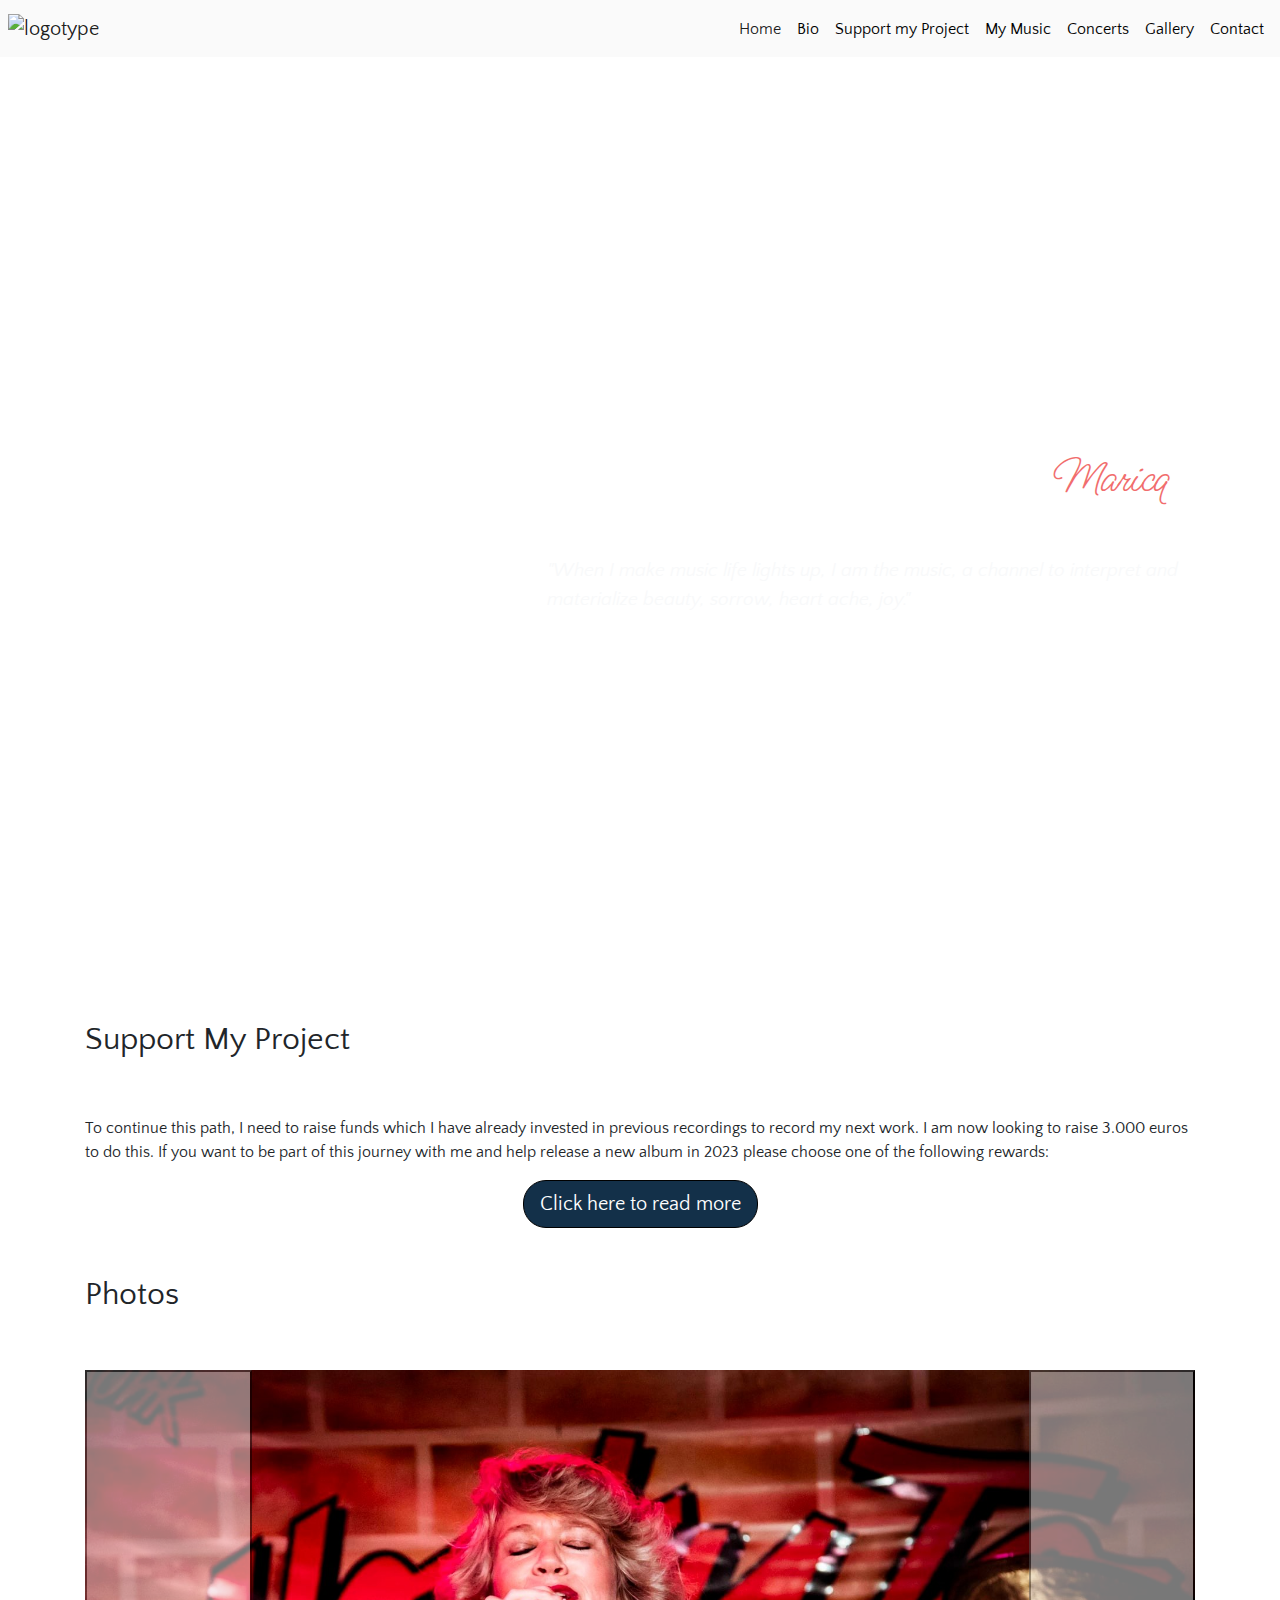
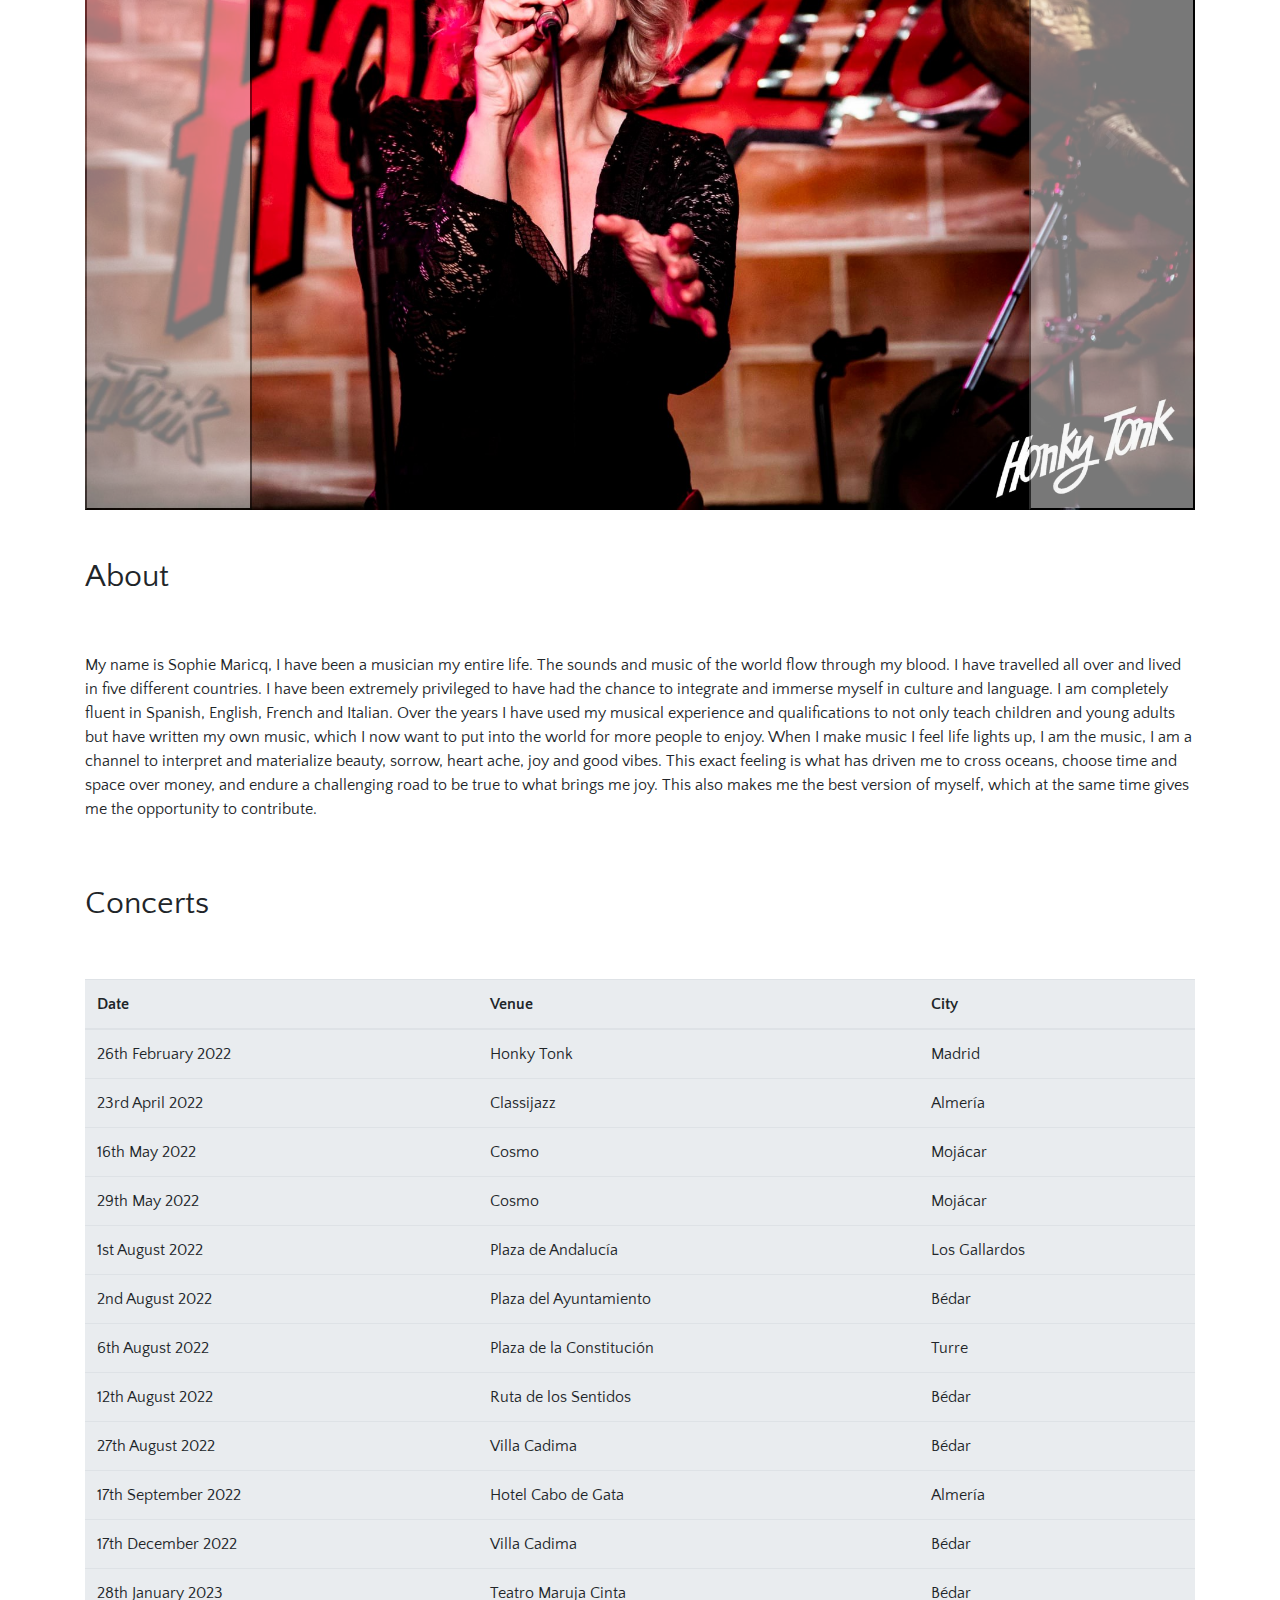
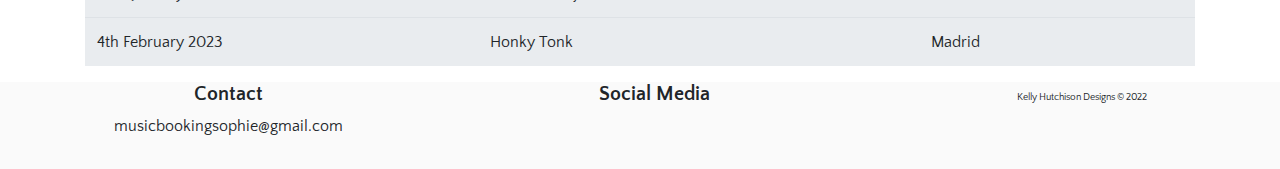
==== index.html @ 0177e630 "djust margin between header and text" ====
<!DOCTYPE html>
<html lang="en">
<head>
    <meta charset="UTF-8">
    <meta http-equiv="X-UA-Compatible" content="IE=edge">
    <meta name="viewport" content="width=device-width, initial-scale=1.0">
    <title>Sophie Maricq | A musical inspiration about to hit the charts</title>
    <link rel="stylesheet" href="https://use.fontawesome.com/releases/v5.0.10/css/all.css" integrity="sha384-+d0P83n9kaQMCwj8F4RJB66tzIwOKmrdb46+porD/OvrJ+37WqIM7UoBtwHO6Nlg" crossorigin="anonymous">
    <link rel="stylesheet" href="https://cdn.jsdelivr.net/npm/bootstrap@4.6.2/dist/css/bootstrap.min.css" integrity="sha384-xOolHFLEh07PJGoPkLv1IbcEPTNtaed2xpHsD9ESMhqIYd0nLMwNLD69Npy4HI+N" crossorigin="anonymous">
    <link rel="stylesheet" href="https://maxcdn.bootstrapcdn.com/bootstrap/4.0.0/css/bootstrap.min.css" integrity="sha384-Gn5384xqQ1aoWXA+058RXPxPg6fy4IWvTNh0E263XmFcJlSAwiGgFAW/dAiS6JXm" crossorigin="anonymous">
    <link href="assets/css/style.css" rel="stylesheet">

</head>
<body>
    <!-- Nav Bar -->
    <nav class="navbar navbar-expand-lg navbar-light bg-light">
        <a class="navbar-brand" href="index.html"> <img src="https://raw.githubusercontent.com/quiltingcode/sophie/main/assets/images/logo2.jpg" width="100"
          height="100" alt="logotype"></a>
        <button class="navbar-toggler" type="button" data-toggle="collapse" data-target="#navbarNav" aria-controls="navbarNav" aria-expanded="false" aria-label="Toggle navigation">
          <span class="navbar-toggler-icon"></span>
        </button>
        <div class="collapse navbar-collapse" id="navbarNav">
          <ul class="navbar-nav ml-auto">
            <li class="nav-item active">
              <a class="nav-link" href="index.html">Home <span class="sr-only">(current)</span></a>
            </li>
            <li class="nav-item">
              <a class="nav-link" href="bio.html">Bio</a>
            </li>
            <li class="nav-item">
              <a class="nav-link" href="crowdfunding.html">Support my Project</a>
            </li>
            <li class="nav-item">
              <a class="nav-link" href="my-music.html">My Music</a>
            </li>
            <li class="nav-item">
              <a class="nav-link" href="#schedule">Concerts</a>
            </li>
            <li class="nav-item">
              <a class="nav-link" href="gallery.html">Gallery</a>
            </li>
            <li class="nav-item">
              <a class="nav-link" href="#footer">Contact</a>
            </li>
          </ul>
        </div>
    </nav>
    <!-- Nav Bar -->

    <div class="container-fluid mt-3 callout-container">
      <!-- Callout -->
      <div class="row">
        <div class="col-12">
          <section class="callout">
            <div class="jumbotron">
              <h1 class="display-4 jumbotron-header">SOPHIE</h1>
              <h2 class="surname">Maricq</h2>
              <p class="jumbotron-text blockquote mt-5">"When I make music life lights up, I am the music, a channel to
                interpret and materialize beauty, sorrow, heart ache, joy."</p>
              <!-- <a class="btn btn-primary" href="crowdfunding.html" role="button">Learn more</a> -->
            </div>
          </section>
        </div>
      </div>
    </div>
    <!-- /Callout -->

    <!-- Crowfunding Section -->
    <div class="container crowfunding-container">
      <section class="crowdfunding">
        <div class="row">
          <div class="col-12 my-5">
            <h2>Support My Project</h2>
          </div>
        </div>
        <div class="row">
          <div class="col-12">
            <p>To continue this path, I need to raise funds which I have already invested in previous recordings to record my next work. I am now looking to raise 3.000 euros to do this. If you want to be part of this journey with me and help release a new album in 2023 please choose one of the following rewards:</p>   
          </div> 
          <div class="row m-auto">
            <div class="col-12">
              <a class="btn btn-lg btn-info" href="crowdfunding.html">Click here to read more</a>
            </div>
          </div> 
        </div>
      </section>
    </div>
    <!-- Crowfunding Section -->
 
    <!-- Photo Carousel -->
    <div class="container photo-container">
      <section class="photo-carousel">
        <div class="row">
          <div class="col-12 my-5">
            <h2>Photos</h2>
          </div>
        </div>
        <div class="row">
          <div class="col-12">

            <div id="slideshow" class="carousel slide" data-ride="carousel">
              <div class="carousel-inner">
                <div class="carousel-item active">
                    <img src="/assets/images/gig2solo.jpg" class="d-block w-100" alt="Honky Tonk Bar with Perversions band">
                </div>
                <div class="carousel-item">
                  <img src="/assets/images/gig-duet.jpg" class="d-block w-100" alt="Sergio and Sophie singing together">
                </div>
                <div class="carousel-item">
                  <img src="/assets/images/orchestra.jpg" class="d-block w-100" alt="Sophie singing with the Bedar band in Los Gallardos">
                </div>
              </div>
             <button class="carousel-control-prev" type="button" data-target="#slideshow" data-slide="prev">
                <span class="carousel-control-prev-icon" aria-hidden="true"></span>
                <span class="sr-only">Previous</span>
              </button>
              <button class="carousel-control-next" type="button" data-target="#slideshow" data-slide="next">
                <span class="carousel-control-next-icon" aria-hidden="true"></span>
                <span class="sr-only">Next</span>
              </button>
            </div>

          </div>
        </div>
      </section>
    </div>
    <!-- Photo Carousel -->

    <!-- About Sophie -->
    <div class="container about-container">
      <section class="about">
        <div class="row">
          <div class="col-12 my-5">
            <h2>About</h2>
          </div>
        </div>
        <div class="row">
          <div class="col-12">
            <p>My name is Sophie Maricq, I have been a musician my entire life. The sounds and music of the world flow
              through my blood. I have travelled all over and lived in five different countries. I have been extremely
              privileged to have had the chance to integrate and immerse myself in culture and language. I am completely
              fluent in Spanish, English, French and Italian. Over the years I have used my musical experience and
              qualifications to not only teach children and young adults but have written my own music, which I now want
              to put into the world for more people to enjoy.

              When I make music I feel life lights up, I am the music, I am a channel to interpret and materialize
              beauty, sorrow, heart ache, joy and good vibes. This exact feeling is what has driven me to cross oceans,
              choose time and space over money, and endure a challenging road to be true to what brings me joy. This
              also makes me the best version of myself, which at the same time gives me the opportunity to contribute.
            </p>
          </div>
        </div>
      </section>
    </div>    
    <!-- About Sophie -->
  
    <!-- Concert Schedule -->
    <div class="container schedule-container" id="schedule">
      <section class="schedule">
        <div class="row">
          <div class="col-12 my-5">
            <h2>Concerts</h2>
          </div>
        </div>
        <div class="row">
          <div class="col-12">
            <div class="table-schedule">
              <table class="table table-light">
                <thead>
                  <tr>
                    <th scope="col">Date</th>
                    <th scope="col">Venue</th>
                    <th scope="col">City</th>
                  </tr>
                </thead>
                <tbody>
                  <tr>   
                    <td>26th February 2022</td>
                    <td>Honky Tonk</td>
                    <td>Madrid</td>
                  </tr>
                  <tr>
                    <td>23rd April 2022</td>
                    <td>Classijazz</td>
                    <td>Almería</td>
                  </tr>
                  <tr>
                    <td>16th May 2022</td>
                    <td>Cosmo</td>
                    <td>Mojácar</td>
                  </tr>
                  <tr>
                    <td>29th May 2022</td>
                    <td>Cosmo</td>
                    <td>Mojácar</td>
                  </tr>
                  <tr>
                    <td>1st August 2022</td>
                    <td>Plaza de Andalucía</td>
                    <td>Los Gallardos</td>
                  </tr>
                  <tr>
                    <td>2nd August 2022</td>
                    <td>Plaza del Ayuntamiento</td>
                    <td>Bédar</td>
                  </tr>
                  <tr>
                    <td>6th August 2022</td>
                    <td>Plaza de la Constitución</td>
                    <td>Turre</td>
                  </tr>
                  <tr>
                    <td>12th August 2022</td>
                    <td>Ruta de los Sentidos</td>
                    <td>Bédar</td>
                  </tr>
                  <tr>
                    <td>27th August 2022</td>
                    <td>Villa Cadima</td>
                    <td>Bédar</td>
                  </tr>
                  <tr>
                    <td>17th September 2022</td>
                    <td>Hotel Cabo de Gata</td>
                    <td>Almería</td>
                  </tr>
                  <tr>
                    <td>17th December 2022</td>
                    <td>Villa Cadima</td>
                    <td>Bédar</td>
                  </tr>
                  <tr>
                    <td>28th January 2023</td>
                    <td>Teatro Maruja Cinta</td>
                    <td>Bédar</td>
                  </tr>
                  <tr>
                    <td>4th February 2023</td>
                    <td>Honky Tonk</td>
                    <td>Madrid</td>
                  </tr>
                  
                </tbody>
              </table>
            </div>
          </div>
        </div>
      </section>
    </div>
    <!-- Concert Schedule -->

    <!-- Tablet and Desktop Footer -->
    <footer class="container-fluid footer-container" id="footer">
      <div class="container-fluid" id="wide-footer">
        <div class="row" m-auto d-sm-none>
          <div class="col-sm-4 text-center">
              <h5 class="font-weight-bold">Contact</h5>
              <p class="inline-block">musicbookingsophie@gmail.com</p>
          </div>
          <div class="col-sm-4 text-center">
              <h5 class="uppercase general-sub">Social Media</h5>
              <ul class="list-inline social-links">
                  <li class="list-inline-item">
                      <a target="_blank" href="https://www.youtube.com/channel/UCSVJJdxU8uvvJuVMck1s0Eg">
                          <i class="fab fa-youtube" aria-hidden="true">
                              <span class="sr-only">YouTube</span>
                          </i>
                      </a>
                  </li>
                  <li class="list-inline-item">
                      <a target="_blank" href="https://www.instagram.com/smaricq/?hl=en">
                          <i class="fab fa-instagram" aria-hidden="true">
                              <span class="sr-only">Instagram</span>
                          </i>
                      </a>
                  </li>
                  <li class="list-inline-item">
                      <a target="_blank" href="https://www.facebook.com/sophiemaricq/">
                          <i class="fab fa-facebook-f" aria-hidden="true">
                              <span class="sr-only">Facebook</span>
                          </i>
                      </a>
                  </li>
              </ul>
          </div>
          <div class="col-sm-4 text-center">
            <h5 class="font-weight-bold"> </h5>
            <p class="inline-block" id="wide-signature">Kelly Hutchison Designs <span>&copy</span> 2022</p>
        </div>
        </div>
      </div>
      <!-- Tablet and Desktop Footer -->

      <!-- Mobile Footer -->
      <div class="container-fluid footer-container" id="small-footer">
        <div class="row m-auto">
          <div class="col-12">
            <h5 class="font-weight-bold">Contact</h5>
            <p class="inline-block">musicbookingsophie@gmail.com</p>
          </div>
        </div>
        <div class="row m-auto">
          <div class="col-12">
            <h5 class="uppercase general-sub">Social Media</h5>
                <ul class="list-inline social-links">
                    <li class="list-inline-item">
                        <a target="_blank" href="https://www.youtube.com/channel/UCSVJJdxU8uvvJuVMck1s0Eg">
                            <i class="fab fa-youtube" aria-hidden="true">
                                <span class="sr-only">YouTube</span>
                            </i>
                        </a>
                    </li>
                    <li class="list-inline-item">
                        <a target="_blank" href="https://www.instagram.com/smaricq/?hl=en">
                            <i class="fab fa-instagram" aria-hidden="true">
                                <span class="sr-only">Instagram</span>
                            </i>
                        </a>
                    </li>
                    <li class="list-inline-item">
                        <a target="_blank" href="https://www.facebook.com/sophiemaricq/">
                            <i class="fab fa-facebook-f" aria-hidden="true">
                                <span class="sr-only">Facebook</span>
                            </i>
                        </a>
                    </li>
                </ul>
          </div>
        </div>
        <div class="row m-auto">
          <div class="col-12">
            <p id="mobile-signature">Kelly Hutchison Designs <span>&copy</span> 2022</p>
          </div>
        </div>
      </div>
    </footer>
    <!-- Mobile Footer -->

    <script src="https://cdn.jsdelivr.net/npm/bootstrap@4.6.2/dist/js/bootstrap.bundle.min.js" integrity="sha384-Fy6S3B9q64WdZWQUiU+q4/2Lc9npb8tCaSX9FK7E8HnRr0Jz8D6OP9dO5Vg3Q9ct" crossorigin="anonymous"></script>
    <script src="https://code.jquery.com/jquery-3.2.1.slim.min.js" integrity="sha384-KJ3o2DKtIkvYIK3UENzmM7KCkRr/rE9/Qpg6aAZGJwFDMVNA/GpGFF93hXpG5KkN" crossorigin="anonymous"></script>
    <script src="https://cdnjs.cloudflare.com/ajax/libs/popper.js/1.12.9/umd/popper.min.js" integrity="sha384-ApNbgh9B+Y1QKtv3Rn7W3mgPxhU9K/ScQsAP7hUibX39j7fakFPskvXusvfa0b4Q" crossorigin="anonymous"></script>
    <script src="https://maxcdn.bootstrapcdn.com/bootstrap/4.0.0/js/bootstrap.min.js" integrity="sha384-JZR6Spejh4U02d8jOt6vLEHfe/JQGiRRSQQxSfFWpi1MquVdAyjUar5+76PVCmYl" crossorigin="anonymous"></script>
  </body>
</html>
---- assets/css/style.css ----
@import url('https://fonts.googleapis.com/css2?family=DM+Serif+Display&family=Montserrat:wght@300&family=Ms+Madi&family=Quattrocento+Sans&family=Satisfy&display=swap');

body {
    font-family: 'Quattrocento Sans', sans-serif;
}

h1 {
    font-family: 'Montserrat', sans-serif;
    font-size: 4rem;
}

/* Navigation Bar */

.navbar {
    padding: 0.5rem;
}

.bg-light {
    background-color: #fafafa!important;
}

.navbar-light .navbar-nav .nav-link {
    color: rgba(0,0,0, 1);
}

/* Callout Container */
.callout-container {
    height: 100vh;
    background: url(../images/sophie.jpg) no-repeat center center fixed; 
    -webkit-background-size: cover;
    -moz-background-size: cover;
    -o-background-size: cover;
    background-size: cover;

    display: flex;
    align-items: center;
    justify-content: center;
}

/* Jumbotron */

.jumbotron {
    background-color: transparent;
    margin-left: 100px;
}

.jumbotron-header {
    color: white;
    font-weight: 400;
    letter-spacing: 0.2em;
    text-align: right;
    margin-right: 2rem;
    margin-bottom: 0;
}

.surname {
    font-family: 'Ms Madi', cursive;
    font-size: 3rem;
    color: #f16d6d;
    text-align: right;
    margin-right: 2rem;
    padding-right: inherit;
}

.jumbotron-text {
    font-size: 1.2rem;
    font-style: italic;
    color: #f8f9fa;
}

.blockquote {
    margin-right: 2rem;
}

/* Buttons */

.btn-primary {
    color: #fff;
    background-color: #133049;
    border-color: black;
    /* width: 140px; */
    border-radius: 23px;
    margin: 3px 0;
}

.btn-lg {
    color: #fff;
    background-color: #133049;
    border-color: black;
    border-radius: 23px;
}

.fund-btn {
    display: flex;
    justify-content: center;
}

.crowfunding-container {}

.photo-container {}

.about-container {}

.schedule-container {}

/* Table */

.table-light, .table-light>td, .table-light>th {
    background-color: #e9ecef;
}

/* gallery */

#gallery {
    clear: both;
    line-height: 0;
    column-count: 2;
    column-gap: 0;
}

#gallery > img {
    width: 100%;
}

.footer-container {
    background-color: #fafafa!important;
    box-sizing: content-box;
}

/* Bio */

.gap100 {
    padding: 70px 0px;
}

.img-bio {
    height: 300px;
    width: 300px;
}

/* My Music */

.img-thumbnail {
    margin: 10px 0;
}

/* Footer */

h5 {
    font-weight: bold;
}

.social-links {
    padding-bottom: 15px;
}

#wide-signature {
    font-size: x-small;
}

#mobile-signature {
    font-size: x-small;
}

.social-links li a i {
    width: 32px;
    height: 32px;
    padding: 12px 0;
    border-radius: 50%;
    font-size: 13px;
    line-height: 7px;
    text-align: center;
    color: #fafafa;
    background: #8f8f8f;
    transition: all 0.35s ease-in-out;
    -moz-transition: all 0.35s ease-in-out;
    -webkit-transition: all 0.35s ease-in-out;
    -o-transition: all 0.35s ease-in-out;
}

.social-links li a i:hover {
    background: #2f3cf1;
}

/* Media Queries */

/* for small screen size from 767px wide and down */
@media screen and (max-width: 767px) {
    #wide-footer {
        display: none
    }

}


/* for medium tablet screen size from 768px wide and up */
@media screen and (min-width: 768px) {
    .jumbotron {
        margin-left: 500px;
    }

    #gallery {
        column-count: 2;
    }

    #small-footer {
        display: none
    }
}

/* for large tablet screen size from 992px wide and up */
@media screen and (min-width: 992px) {
    #gallery {
        column-count: 3;
    }
}
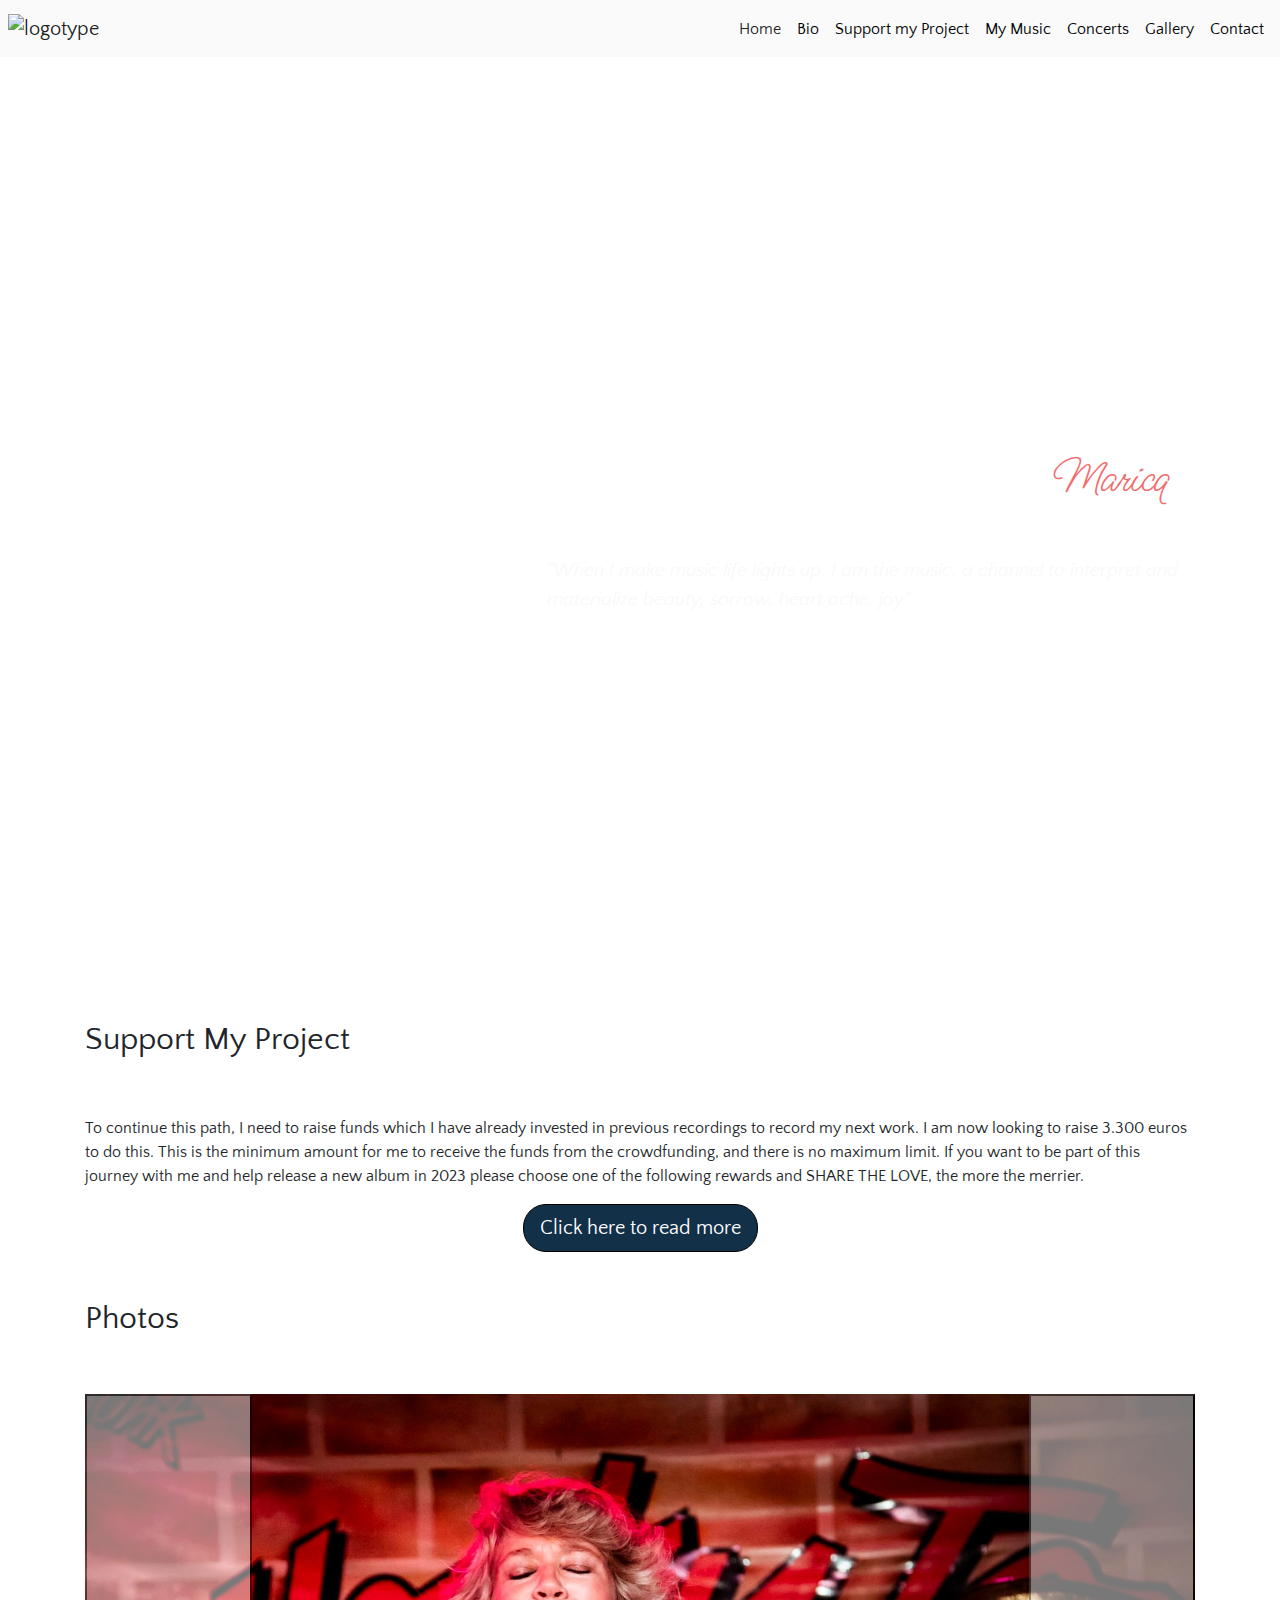
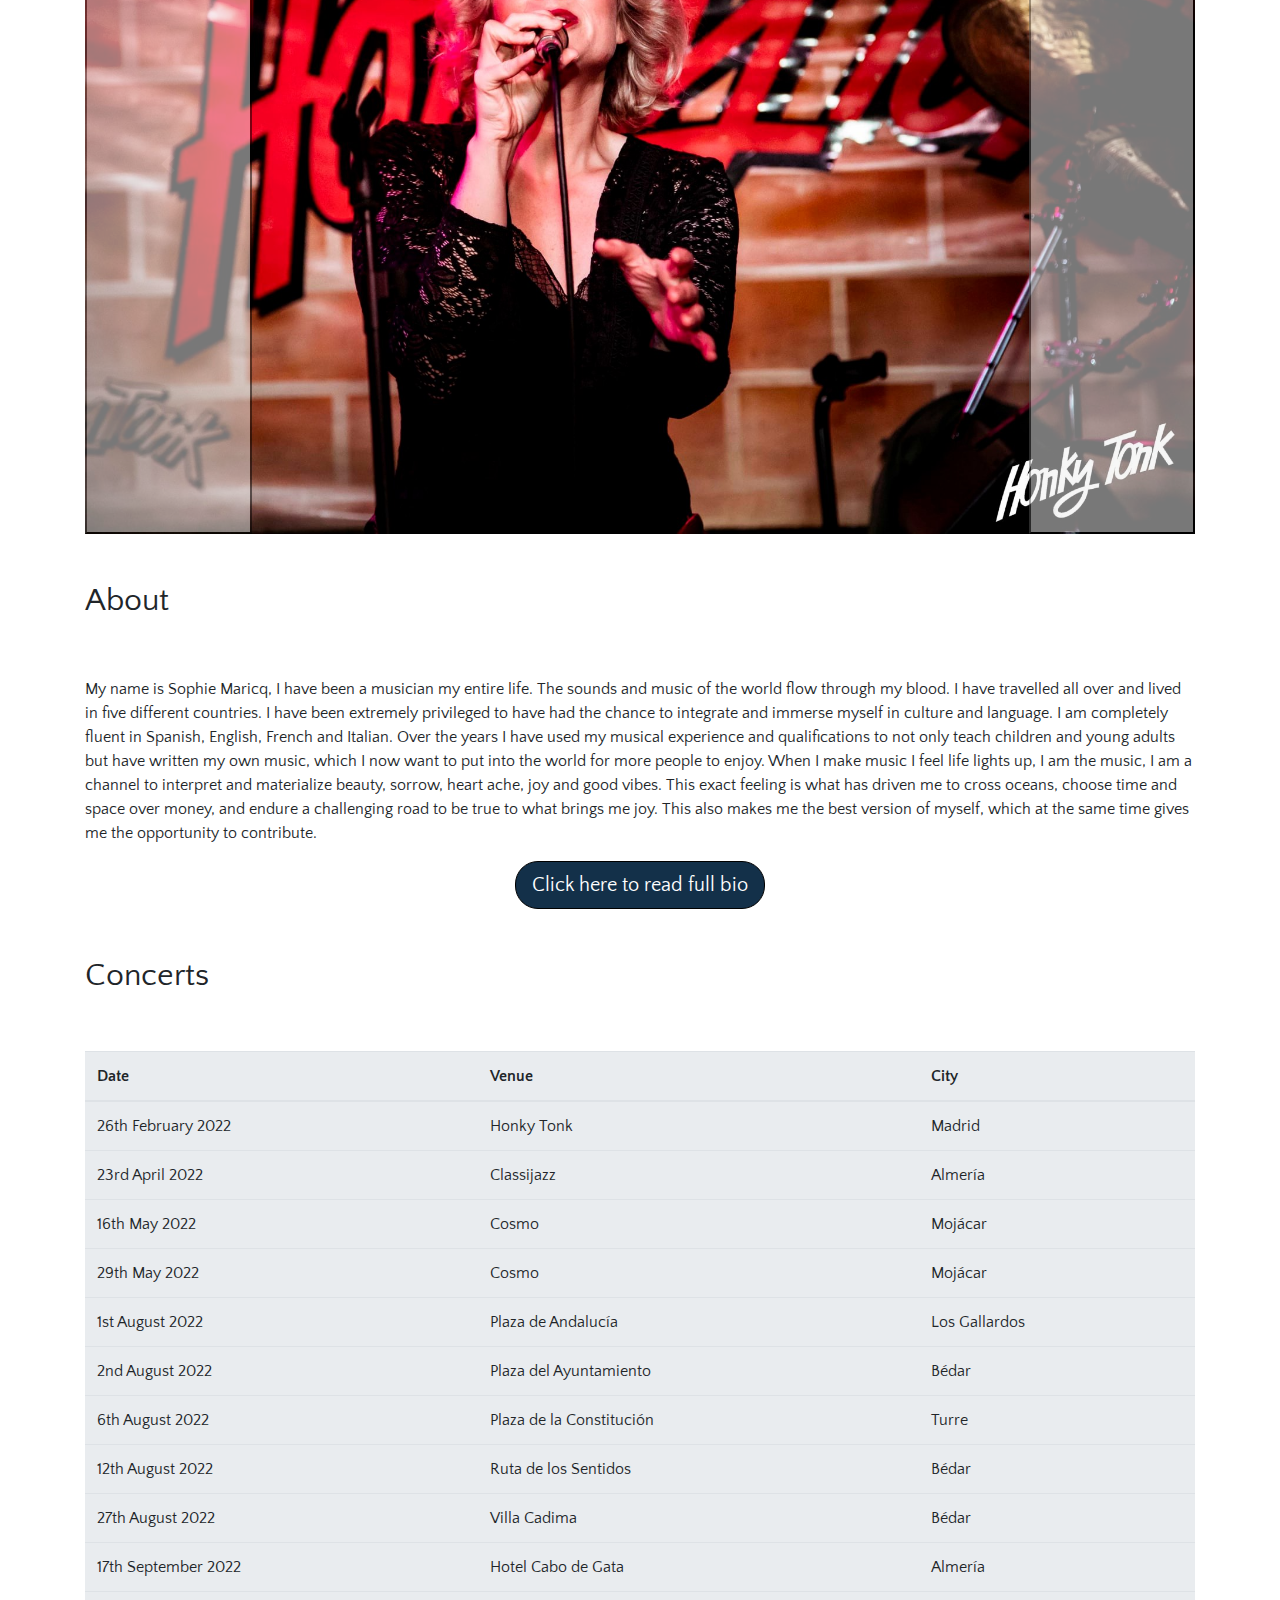
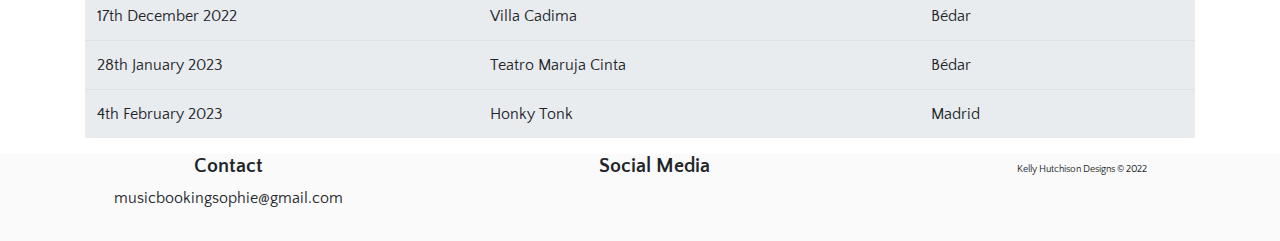
==== commit c05523d1: "Center homepage buttons" ====
--- a/index.html
+++ b/index.html
@@ -4,9 +4,11 @@
     <meta charset="UTF-8">
     <meta http-equiv="X-UA-Compatible" content="IE=edge">
     <meta name="viewport" content="width=device-width, initial-scale=1.0">
-    <title>Sophie Maricq | A musical inspiration about to hit the charts</title>
+    <title>Sophie Maricq | A musical inspiration</title>
+    <link rel="stylesheet" href="https://cdnjs.cloudflare.com/ajax/libs/flag-icon-css/6.6.6/css/flag-icons.min.css" integrity="sha512-uvXdJud8WaOlQFjlz9B15Yy2Au/bMAvz79F7Xa6OakCl2jvQPdHD0hb3dEqZRdSwG4/sknePXlE7GiarwA/9Wg==" crossorigin="anonymous" referrerpolicy="no-referrer" />
     <link rel="stylesheet" href="https://use.fontawesome.com/releases/v5.0.10/css/all.css" integrity="sha384-+d0P83n9kaQMCwj8F4RJB66tzIwOKmrdb46+porD/OvrJ+37WqIM7UoBtwHO6Nlg" crossorigin="anonymous">
     <link rel="stylesheet" href="https://cdn.jsdelivr.net/npm/bootstrap@4.6.2/dist/css/bootstrap.min.css" integrity="sha384-xOolHFLEh07PJGoPkLv1IbcEPTNtaed2xpHsD9ESMhqIYd0nLMwNLD69Npy4HI+N" crossorigin="anonymous">
+    <link rel="stylesheet" href="https://cdn.jsdelivr.net/npm/bootstrap@4.0.0/dist/css/bootstrap.min.css" integrity="sha384-Gn5384xqQ1aoWXA+058RXPxPg6fy4IWvTNh0E263XmFcJlSAwiGgFAW/dAiS6JXm" crossorigin="anonymous">
     <link rel="stylesheet" href="https://maxcdn.bootstrapcdn.com/bootstrap/4.0.0/css/bootstrap.min.css" integrity="sha384-Gn5384xqQ1aoWXA+058RXPxPg6fy4IWvTNh0E263XmFcJlSAwiGgFAW/dAiS6JXm" crossorigin="anonymous">
     <link href="assets/css/style.css" rel="stylesheet">
 
@@ -44,6 +46,7 @@
             </li>
           </ul>
         </div>
+
     </nav>
     <!-- Nav Bar -->
 
@@ -75,14 +78,19 @@
         </div>
         <div class="row">
           <div class="col-12">
-            <p>To continue this path, I need to raise funds which I have already invested in previous recordings to record my next work. I am now looking to raise 3.000 euros to do this. If you want to be part of this journey with me and help release a new album in 2023 please choose one of the following rewards:</p>   
+            <p>To continue this path, I need to raise funds which I have already invested in previous recordings to
+              record my next work. I am now looking to raise 3.300 euros to do this. This is the minimum amount for me
+              to receive the funds from the crowdfunding, and there is no maximum limit. If you want to be part of this
+              journey with me and help release a new album in 2023 please choose one of the following rewards and SHARE
+              THE LOVE, the more the merrier.</p>
           </div> 
-          <div class="row m-auto">
+        </div>
+          <div class="row text-center">
             <div class="col-12">
               <a class="btn btn-lg btn-info" href="crowdfunding.html">Click here to read more</a>
             </div>
           </div> 
-        </div>
+        
       </section>
     </div>
     <!-- Crowfunding Section -->
@@ -108,6 +116,21 @@
                 </div>
                 <div class="carousel-item">
                   <img src="/assets/images/orchestra.jpg" class="d-block w-100" alt="Sophie singing with the Bedar band in Los Gallardos">
+                </div>
+                <div class="carousel-item">
+                  <img src="/assets/images/sophie-mic.jpg" class="d-block w-100" alt="Sophie singing">
+                </div>
+                <div class="carousel-item">
+                  <img src="/assets/images/therapy1.jpg" class="d-block w-100" alt="Sophie giving music therapy to a child">
+                </div>
+                <div class="carousel-item">
+                  <img src="/assets/images/therapy2.jpg" class="d-block w-100" alt="Sophie doing a music therapy class">
+                </div>
+                <div class="carousel-item">
+                  <img src="/assets/images/therapy3.jpg" class="d-block w-100" alt="Sophie giving music therapy">
+                </div> 
+                <div class="carousel-item">
+                  <img src="/assets/images/sophie-wave.jpg" class="d-block w-100" alt="Sophie waving a scarf">
                 </div>
               </div>
              <button class="carousel-control-prev" type="button" data-target="#slideshow" data-slide="prev">
@@ -150,6 +173,11 @@
             </p>
           </div>
         </div>
+        <div class="row text-center">
+          <div class="col-12">
+            <a class="btn btn-lg btn-info" href="bio.html">Click here to read full bio</a>
+          </div>
+        </div> 
       </section>
     </div>    
     <!-- About Sophie -->
@@ -336,6 +364,11 @@
     </footer>
     <!-- Mobile Footer -->
 
+
+    <script src="https://code.jquery.com/jquery-3.2.1.slim.min.js" integrity="sha384-KJ3o2DKtIkvYIK3UENzmM7KCkRr/rE9/Qpg6aAZGJwFDMVNA/GpGFF93hXpG5KkN" crossorigin="anonymous"></script>
+    <script src="https://cdn.jsdelivr.net/npm/popper.js@1.12.9/dist/umd/popper.min.js" integrity="sha384-ApNbgh9B+Y1QKtv3Rn7W3mgPxhU9K/ScQsAP7hUibX39j7fakFPskvXusvfa0b4Q" crossorigin="anonymous"></script>
+    <script src="https://cdn.jsdelivr.net/npm/bootstrap@4.0.0/dist/js/bootstrap.min.js" integrity="sha384-JZR6Spejh4U02d8jOt6vLEHfe/JQGiRRSQQxSfFWpi1MquVdAyjUar5+76PVCmYl" crossorigin="anonymous"></script>
+    <script src="script.js" type="text/javascript"></script>
     <script src="https://cdn.jsdelivr.net/npm/bootstrap@4.6.2/dist/js/bootstrap.bundle.min.js" integrity="sha384-Fy6S3B9q64WdZWQUiU+q4/2Lc9npb8tCaSX9FK7E8HnRr0Jz8D6OP9dO5Vg3Q9ct" crossorigin="anonymous"></script>
     <script src="https://code.jquery.com/jquery-3.2.1.slim.min.js" integrity="sha384-KJ3o2DKtIkvYIK3UENzmM7KCkRr/rE9/Qpg6aAZGJwFDMVNA/GpGFF93hXpG5KkN" crossorigin="anonymous"></script>
     <script src="https://cdnjs.cloudflare.com/ajax/libs/popper.js/1.12.9/umd/popper.min.js" integrity="sha384-ApNbgh9B+Y1QKtv3Rn7W3mgPxhU9K/ScQsAP7hUibX39j7fakFPskvXusvfa0b4Q" crossorigin="anonymous"></script>
--- a/assets/css/style.css
+++ b/assets/css/style.css
@@ -95,14 +95,6 @@
     justify-content: center;
 }
 
-.crowfunding-container {}
-
-.photo-container {}
-
-.about-container {}
-
-.schedule-container {}
-
 /* Table */
 
 .table-light, .table-light>td, .table-light>th {
@@ -142,6 +134,35 @@
 
 .img-thumbnail {
     margin: 10px 0;
+}
+
+#play, #pause {
+    height: 49px;
+    width: 49px;
+    border-radius: 50%;
+    border-color: white;
+    border: transparent;
+    font-size: 2.3rem;
+    margin: 3px 0;
+    background-color: #ffffff72;
+    text-align: center;
+    vertical-align: middle;
+    color: #000000;
+}
+
+.audio-btn:hover {
+    transition: transform 150ms;
+    transform: scale(1.05);
+    box-shadow: 0 0.4rem 1rem 0 #424242;
+}
+
+.far fa-play-circle {
+    padding-right: 15px;
+    padding-bottom: 15px;
+}
+
+.hide {
+    display: none;
 }
 
 /* Footer */
@@ -187,7 +208,11 @@
 /* for small screen size from 767px wide and down */
 @media screen and (max-width: 767px) {
     #wide-footer {
-        display: none
+        display: none;
+    }
+
+    #wide-table {
+        display: none;
     }
 
 }
@@ -204,7 +229,11 @@
     }
 
     #small-footer {
-        display: none
+        display: none;
+    }
+
+    #mobile-table {
+        display: none;
     }
 }
 
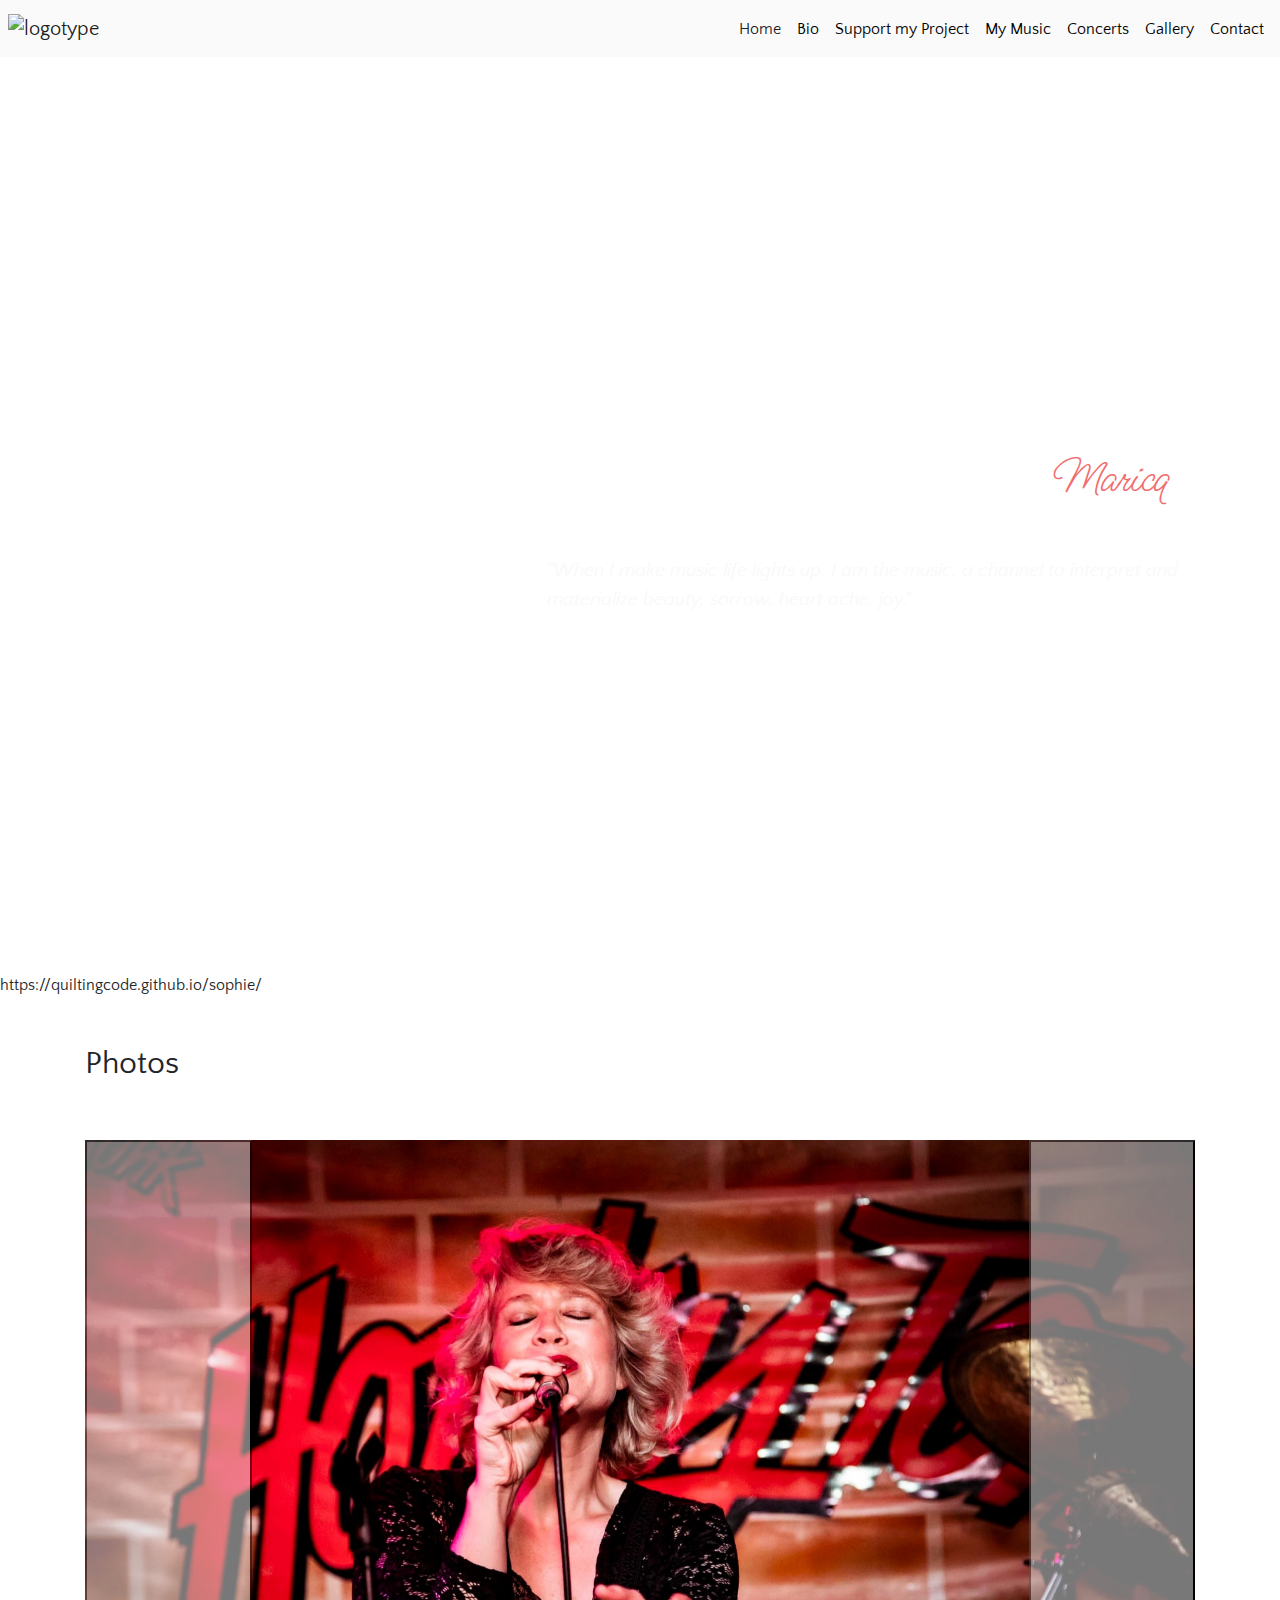
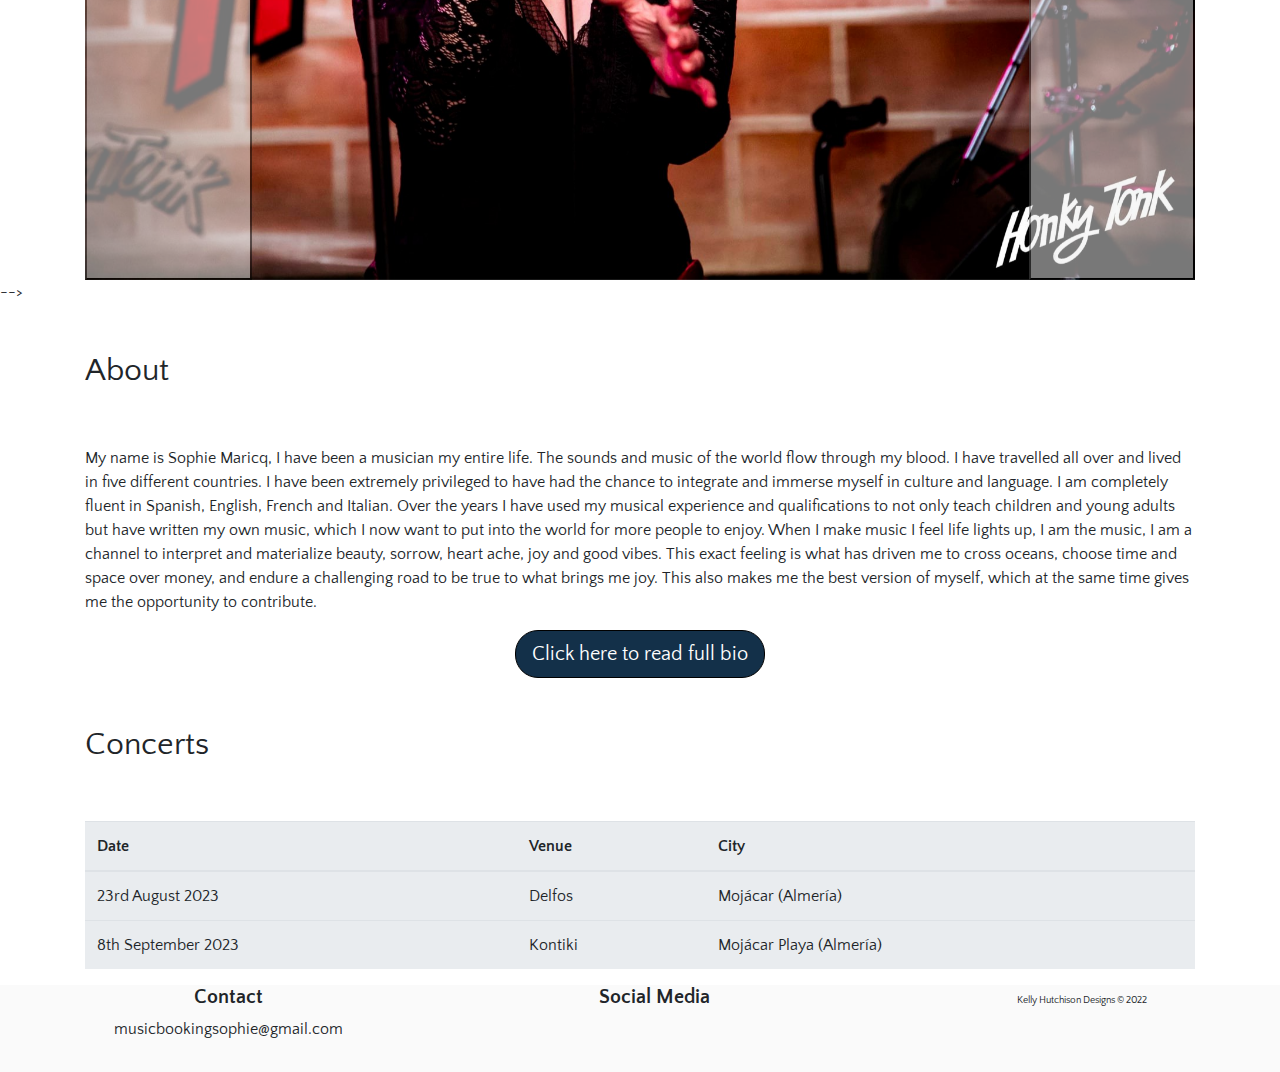
==== commit b3696bfc: "Hide Carousel" ====
--- a/index.html
+++ b/index.html
@@ -67,35 +67,9 @@
       </div>
     </div>
     <!-- /Callout -->
-
-    <!-- Crowfunding Section -->
-    <div class="container crowfunding-container">
-      <section class="crowdfunding">
-        <div class="row">
-          <div class="col-12 my-5">
-            <h2>Support My Project</h2>
-          </div>
-        </div>
-        <div class="row">
-          <div class="col-12">
-            <p>To continue this path, I need to raise funds which I have already invested in previous recordings to
-              record my next work. I am now looking to raise 3.300 euros to do this. This is the minimum amount for me
-              to receive the funds from the crowdfunding, and there is no maximum limit. If you want to be part of this
-              journey with me and help release a new album in 2023 please choose one of the following rewards and SHARE
-              THE LOVE, the more the merrier.</p>
-          </div> 
-        </div>
-          <div class="row text-center">
-            <div class="col-12">
-              <a class="btn btn-lg btn-info" href="crowdfunding.html">Click here to read more</a>
-            </div>
-          </div> 
-        
-      </section>
-    </div>
-    <!-- Crowfunding Section -->
  
     <!-- Photo Carousel -->
+    https://quiltingcode.github.io/sophie/
     <div class="container photo-container">
       <section class="photo-carousel">
         <div class="row">
@@ -118,7 +92,7 @@
                   <img src="/assets/images/orchestra.jpg" class="d-block w-100" alt="Sophie singing with the Bedar band in Los Gallardos">
                 </div>
                 <div class="carousel-item">
-                  <img src="/assets/images/sophie-mic.jpg" class="d-block w-100" alt="Sophie singing">
+                  <img src="/assets/images/sophie-mic2.jpg" class="d-block w-100" alt="Sophie singing">
                 </div>
                 <div class="carousel-item">
                   <img src="/assets/images/therapy1.jpg" class="d-block w-100" alt="Sophie giving music therapy to a child">
@@ -130,7 +104,7 @@
                   <img src="/assets/images/therapy3.jpg" class="d-block w-100" alt="Sophie giving music therapy">
                 </div> 
                 <div class="carousel-item">
-                  <img src="/assets/images/sophie-wave.jpg" class="d-block w-100" alt="Sophie waving a scarf">
+                  <img src="/assets/images/sophie-panuelo2.jpg" class="d-block w-100" alt="Sophie waving a scarf">
                 </div>
               </div>
              <button class="carousel-control-prev" type="button" data-target="#slideshow" data-slide="prev">
@@ -147,6 +121,7 @@
         </div>
       </section>
     </div>
+    -->
     <!-- Photo Carousel -->
 
     <!-- About Sophie -->
@@ -202,72 +177,16 @@
                   </tr>
                 </thead>
                 <tbody>
-                  <tr>   
-                    <td>26th February 2022</td>
-                    <td>Honky Tonk</td>
-                    <td>Madrid</td>
+                  <tr>
+                    <td>23rd August 2023</td>
+                    <td>Delfos</td>
+                    <td>Mojácar (Almería)</td>
                   </tr>
-                  <tr>
-                    <td>23rd April 2022</td>
-                    <td>Classijazz</td>
-                    <td>Almería</td>
+                    <tr>
+                    <td>8th September 2023</td>
+                    <td>Kontiki</td>
+                    <td>Mojácar Playa (Almería)</td>
                   </tr>
-                  <tr>
-                    <td>16th May 2022</td>
-                    <td>Cosmo</td>
-                    <td>Mojácar</td>
-                  </tr>
-                  <tr>
-                    <td>29th May 2022</td>
-                    <td>Cosmo</td>
-                    <td>Mojácar</td>
-                  </tr>
-                  <tr>
-                    <td>1st August 2022</td>
-                    <td>Plaza de Andalucía</td>
-                    <td>Los Gallardos</td>
-                  </tr>
-                  <tr>
-                    <td>2nd August 2022</td>
-                    <td>Plaza del Ayuntamiento</td>
-                    <td>Bédar</td>
-                  </tr>
-                  <tr>
-                    <td>6th August 2022</td>
-                    <td>Plaza de la Constitución</td>
-                    <td>Turre</td>
-                  </tr>
-                  <tr>
-                    <td>12th August 2022</td>
-                    <td>Ruta de los Sentidos</td>
-                    <td>Bédar</td>
-                  </tr>
-                  <tr>
-                    <td>27th August 2022</td>
-                    <td>Villa Cadima</td>
-                    <td>Bédar</td>
-                  </tr>
-                  <tr>
-                    <td>17th September 2022</td>
-                    <td>Hotel Cabo de Gata</td>
-                    <td>Almería</td>
-                  </tr>
-                  <tr>
-                    <td>17th December 2022</td>
-                    <td>Villa Cadima</td>
-                    <td>Bédar</td>
-                  </tr>
-                  <tr>
-                    <td>28th January 2023</td>
-                    <td>Teatro Maruja Cinta</td>
-                    <td>Bédar</td>
-                  </tr>
-                  <tr>
-                    <td>4th February 2023</td>
-                    <td>Honky Tonk</td>
-                    <td>Madrid</td>
-                  </tr>
-                  
                 </tbody>
               </table>
             </div>
@@ -370,8 +289,7 @@
     <script src="https://cdn.jsdelivr.net/npm/bootstrap@4.0.0/dist/js/bootstrap.min.js" integrity="sha384-JZR6Spejh4U02d8jOt6vLEHfe/JQGiRRSQQxSfFWpi1MquVdAyjUar5+76PVCmYl" crossorigin="anonymous"></script>
     <script src="script.js" type="text/javascript"></script>
     <script src="https://cdn.jsdelivr.net/npm/bootstrap@4.6.2/dist/js/bootstrap.bundle.min.js" integrity="sha384-Fy6S3B9q64WdZWQUiU+q4/2Lc9npb8tCaSX9FK7E8HnRr0Jz8D6OP9dO5Vg3Q9ct" crossorigin="anonymous"></script>
-    <script src="https://code.jquery.com/jquery-3.2.1.slim.min.js" integrity="sha384-KJ3o2DKtIkvYIK3UENzmM7KCkRr/rE9/Qpg6aAZGJwFDMVNA/GpGFF93hXpG5KkN" crossorigin="anonymous"></script>
     <script src="https://cdnjs.cloudflare.com/ajax/libs/popper.js/1.12.9/umd/popper.min.js" integrity="sha384-ApNbgh9B+Y1QKtv3Rn7W3mgPxhU9K/ScQsAP7hUibX39j7fakFPskvXusvfa0b4Q" crossorigin="anonymous"></script>
     <script src="https://maxcdn.bootstrapcdn.com/bootstrap/4.0.0/js/bootstrap.min.js" integrity="sha384-JZR6Spejh4U02d8jOt6vLEHfe/JQGiRRSQQxSfFWpi1MquVdAyjUar5+76PVCmYl" crossorigin="anonymous"></script>
   </body>
-</html>+</html>
--- a/assets/css/style.css
+++ b/assets/css/style.css
@@ -136,7 +136,7 @@
     margin: 10px 0;
 }
 
-#play, #pause {
+.audio-btn {
     height: 49px;
     width: 49px;
     border-radius: 50%;
@@ -150,13 +150,19 @@
     color: #000000;
 }
 
-.audio-btn:hover {
+
+/* .audio-btn:hover {
     transition: transform 150ms;
     transform: scale(1.05);
     box-shadow: 0 0.4rem 1rem 0 #424242;
-}
+} */
 
 .far fa-play-circle {
+    padding-right: 15px;
+    padding-bottom: 15px;
+}
+
+.far fa-pause-circle {
     padding-right: 15px;
     padding-bottom: 15px;
 }
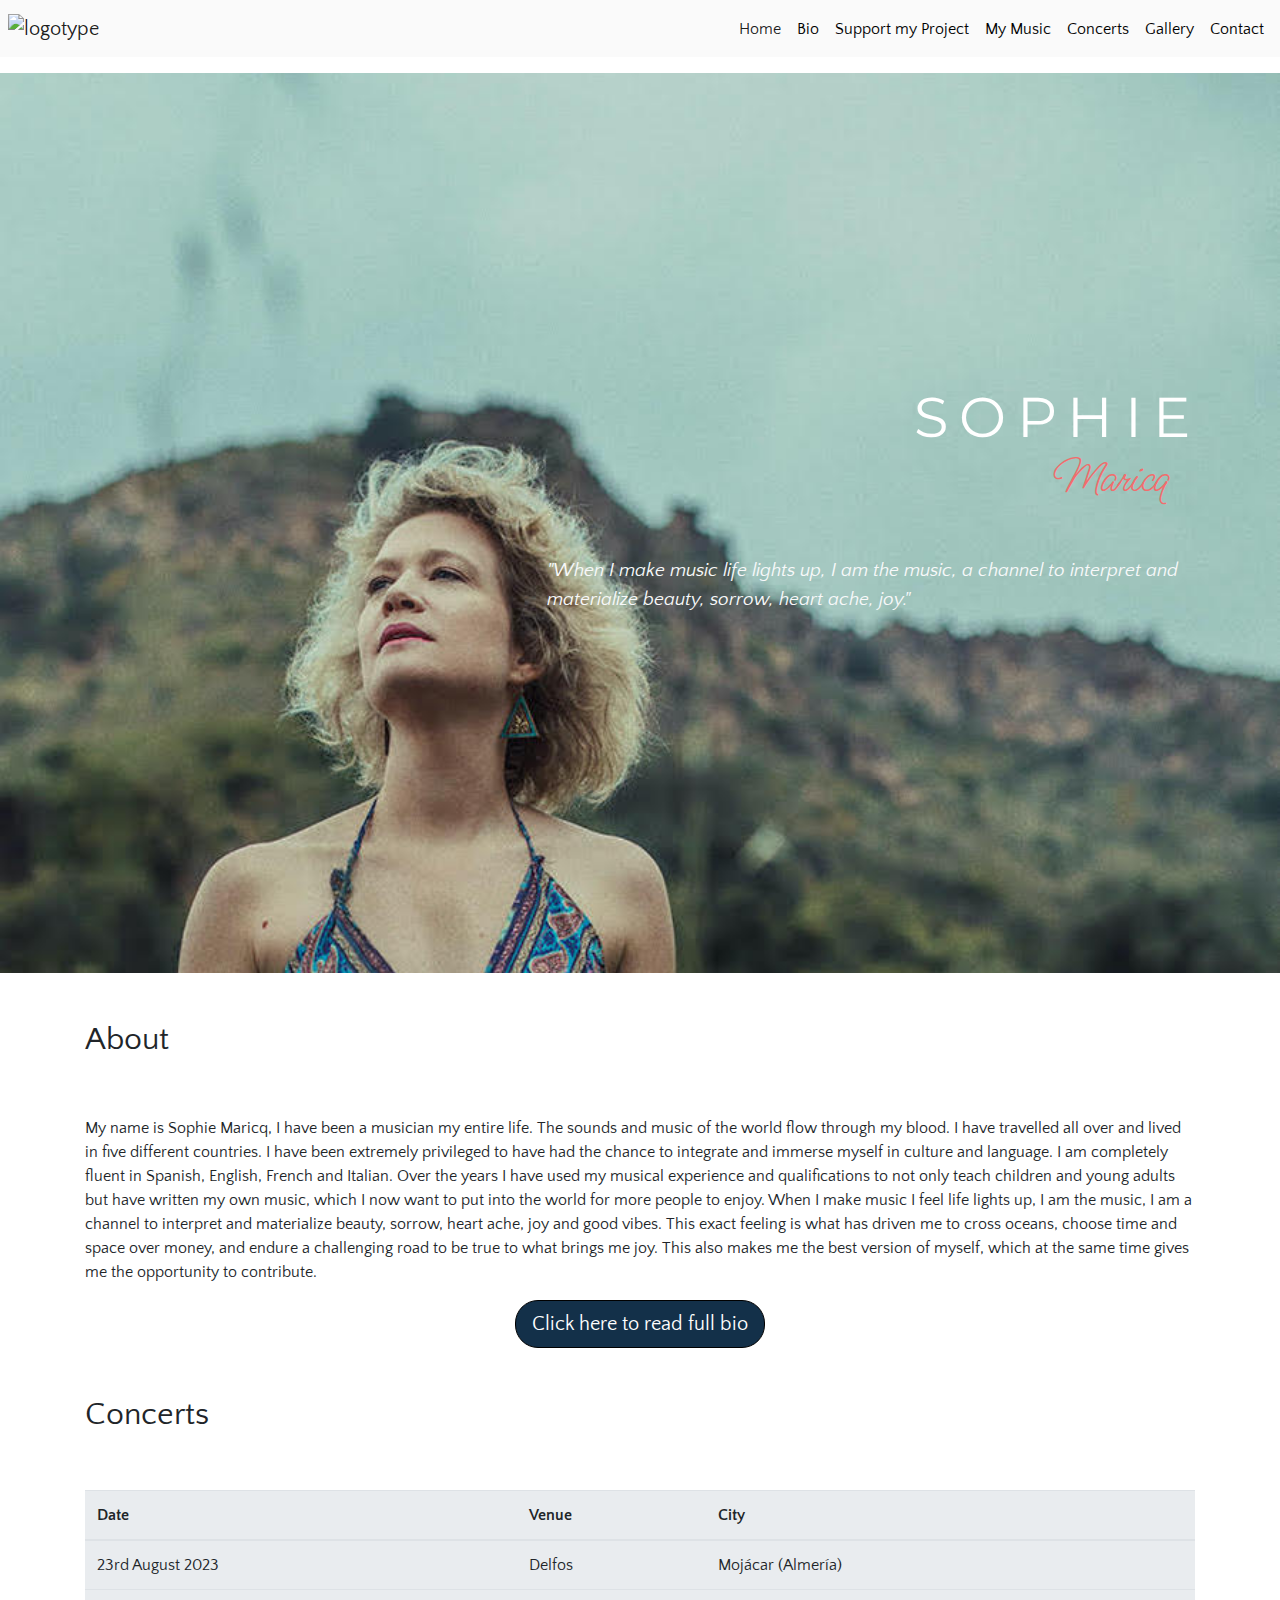
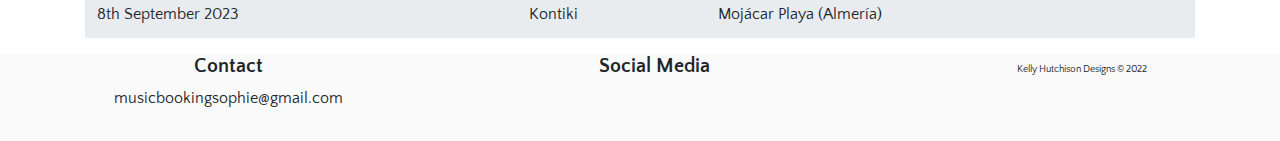
==== commit 2e67e3ab: "Merge branch 'main' into main-1" ====
--- a/index.html
+++ b/index.html
@@ -60,17 +60,18 @@
               <h2 class="surname">Maricq</h2>
               <p class="jumbotron-text blockquote mt-5">"When I make music life lights up, I am the music, a channel to
                 interpret and materialize beauty, sorrow, heart ache, joy."</p>
-              <!-- <a class="btn btn-primary" href="crowdfunding.html" role="button">Learn more</a> -->
+              
             </div>
           </section>
         </div>
       </div>
     </div>
     <!-- /Callout -->
+
  
     <!-- Photo Carousel -->
-    https://quiltingcode.github.io/sophie/
-    <div class="container photo-container">
+    
+<!--     <div class="container photo-container">
       <section class="photo-carousel">
         <div class="row">
           <div class="col-12 my-5">
@@ -120,8 +121,8 @@
           </div>
         </div>
       </section>
-    </div>
-    -->
+    </div> -->
+    
     <!-- Photo Carousel -->
 
     <!-- About Sophie -->
--- a/assets/css/style.css
+++ b/assets/css/style.css
@@ -26,7 +26,7 @@
 /* Callout Container */
 .callout-container {
     height: 100vh;
-    background: url(../images/sophie.jpg) no-repeat center center fixed; 
+    background: url(../images/sophiehome.jpg) no-repeat center center fixed; 
     -webkit-background-size: cover;
     -moz-background-size: cover;
     -o-background-size: cover;
@@ -132,6 +132,10 @@
 
 /* My Music */
 
+.music-container p {
+    margin-top: 9px;
+}
+
 .img-thumbnail {
     margin: 10px 0;
 }
@@ -143,19 +147,20 @@
     border-color: white;
     border: transparent;
     font-size: 2.3rem;
-    margin: 3px 0;
+    margin: 0px;
+    padding: 0px;
     background-color: #ffffff72;
     text-align: center;
     vertical-align: middle;
     color: #000000;
 }
 
-
-/* .audio-btn:hover {
+.audio-btn:hover {
+    color: #2f3cf1;
     transition: transform 150ms;
     transform: scale(1.05);
-    box-shadow: 0 0.4rem 1rem 0 #424242;
-} */
+}
+
 
 .far fa-play-circle {
     padding-right: 15px;
@@ -166,6 +171,7 @@
     padding-right: 15px;
     padding-bottom: 15px;
 }
+
 
 .hide {
     display: none;
@@ -248,4 +254,4 @@
     #gallery {
         column-count: 3;
     }
-}+}
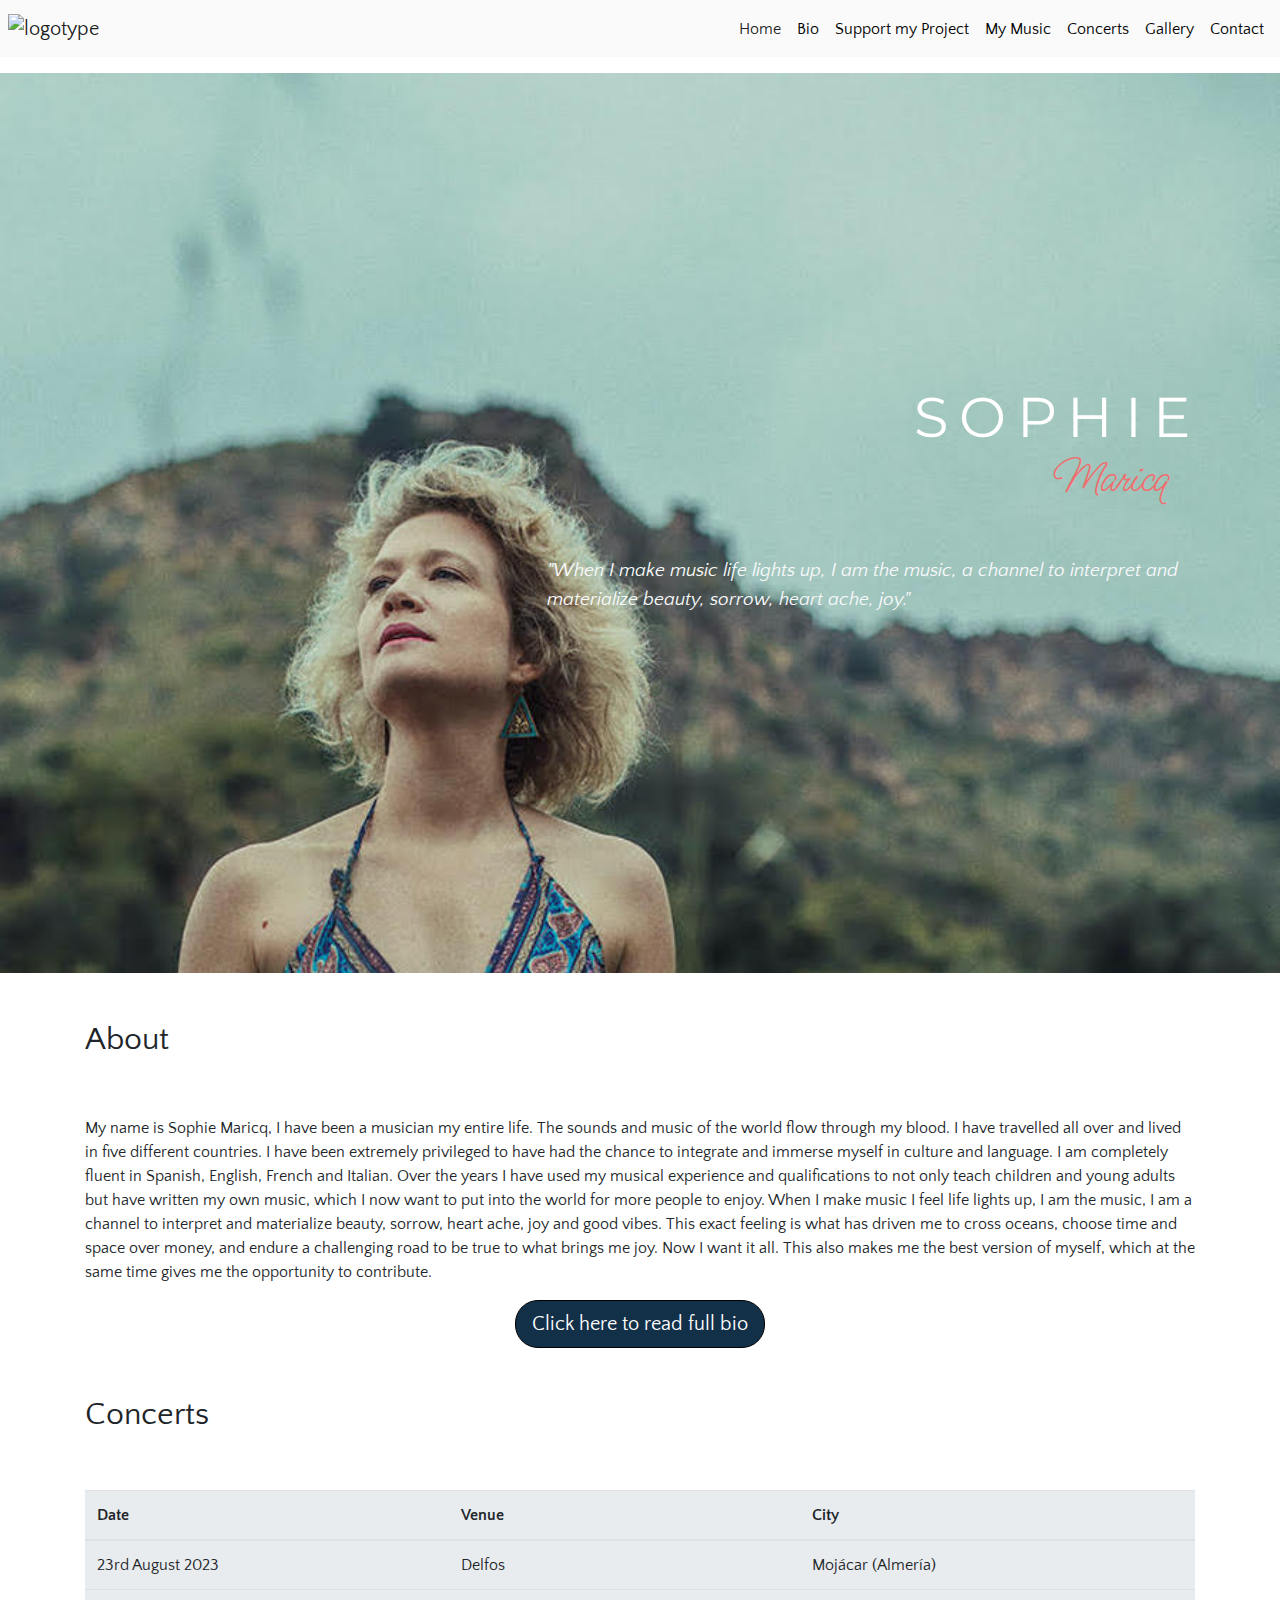
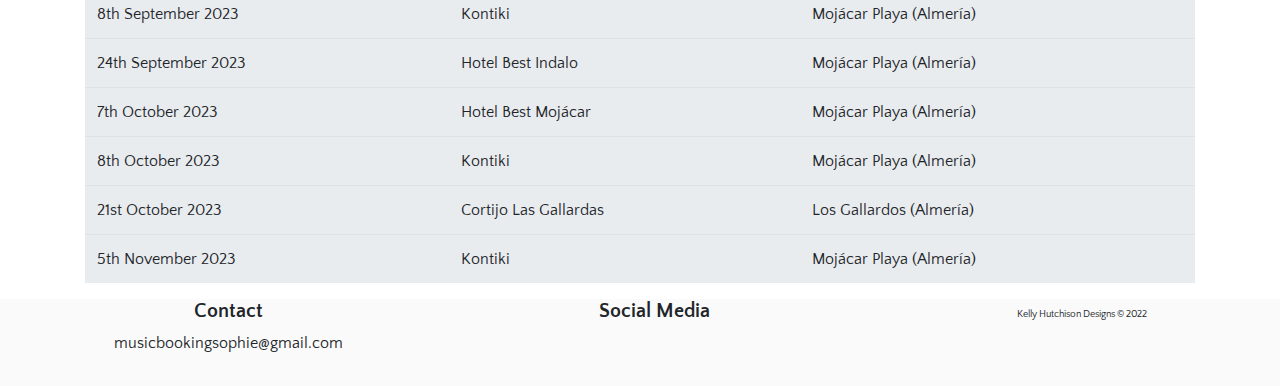
==== commit 5d12a900: "Update dates.html" ====
--- a/index.html
+++ b/index.html
@@ -144,7 +144,7 @@
 
               When I make music I feel life lights up, I am the music, I am a channel to interpret and materialize
               beauty, sorrow, heart ache, joy and good vibes. This exact feeling is what has driven me to cross oceans,
-              choose time and space over money, and endure a challenging road to be true to what brings me joy. This
+              choose time and space over money, and endure a challenging road to be true to what brings me joy. Now I want it all. This
               also makes me the best version of myself, which at the same time gives me the opportunity to contribute.
             </p>
           </div>
@@ -185,6 +185,30 @@
                   </tr>
                     <tr>
                     <td>8th September 2023</td>
+                    <td>Kontiki</td>
+                    <td>Mojácar Playa (Almería)</td>
+                  </tr>
+                    <tr>
+                    <td>24th September 2023</td>
+                    <td>Hotel Best Indalo</td>
+                    <td>Mojácar Playa (Almería)</td>
+                  </tr>
+                        <tr>
+                    <td>7th October 2023</td>
+                    <td>Hotel Best Mojácar</td>
+                    <td>Mojácar Playa (Almería)</td>
+                  </tr>
+                        <tr>
+                    <td>8th October 2023</td>
+                    <td>Kontiki</td>
+                    <td>Mojácar Playa (Almería)</td>
+                  </tr>
+                          <tr>
+                    <td>21st October 2023</td>
+                    <td>Cortijo Las Gallardas</td>
+                    <td>Los Gallardos (Almería)</td>
+                                    <tr>
+                    <td>5th November 2023</td>
                     <td>Kontiki</td>
                     <td>Mojácar Playa (Almería)</td>
                   </tr>
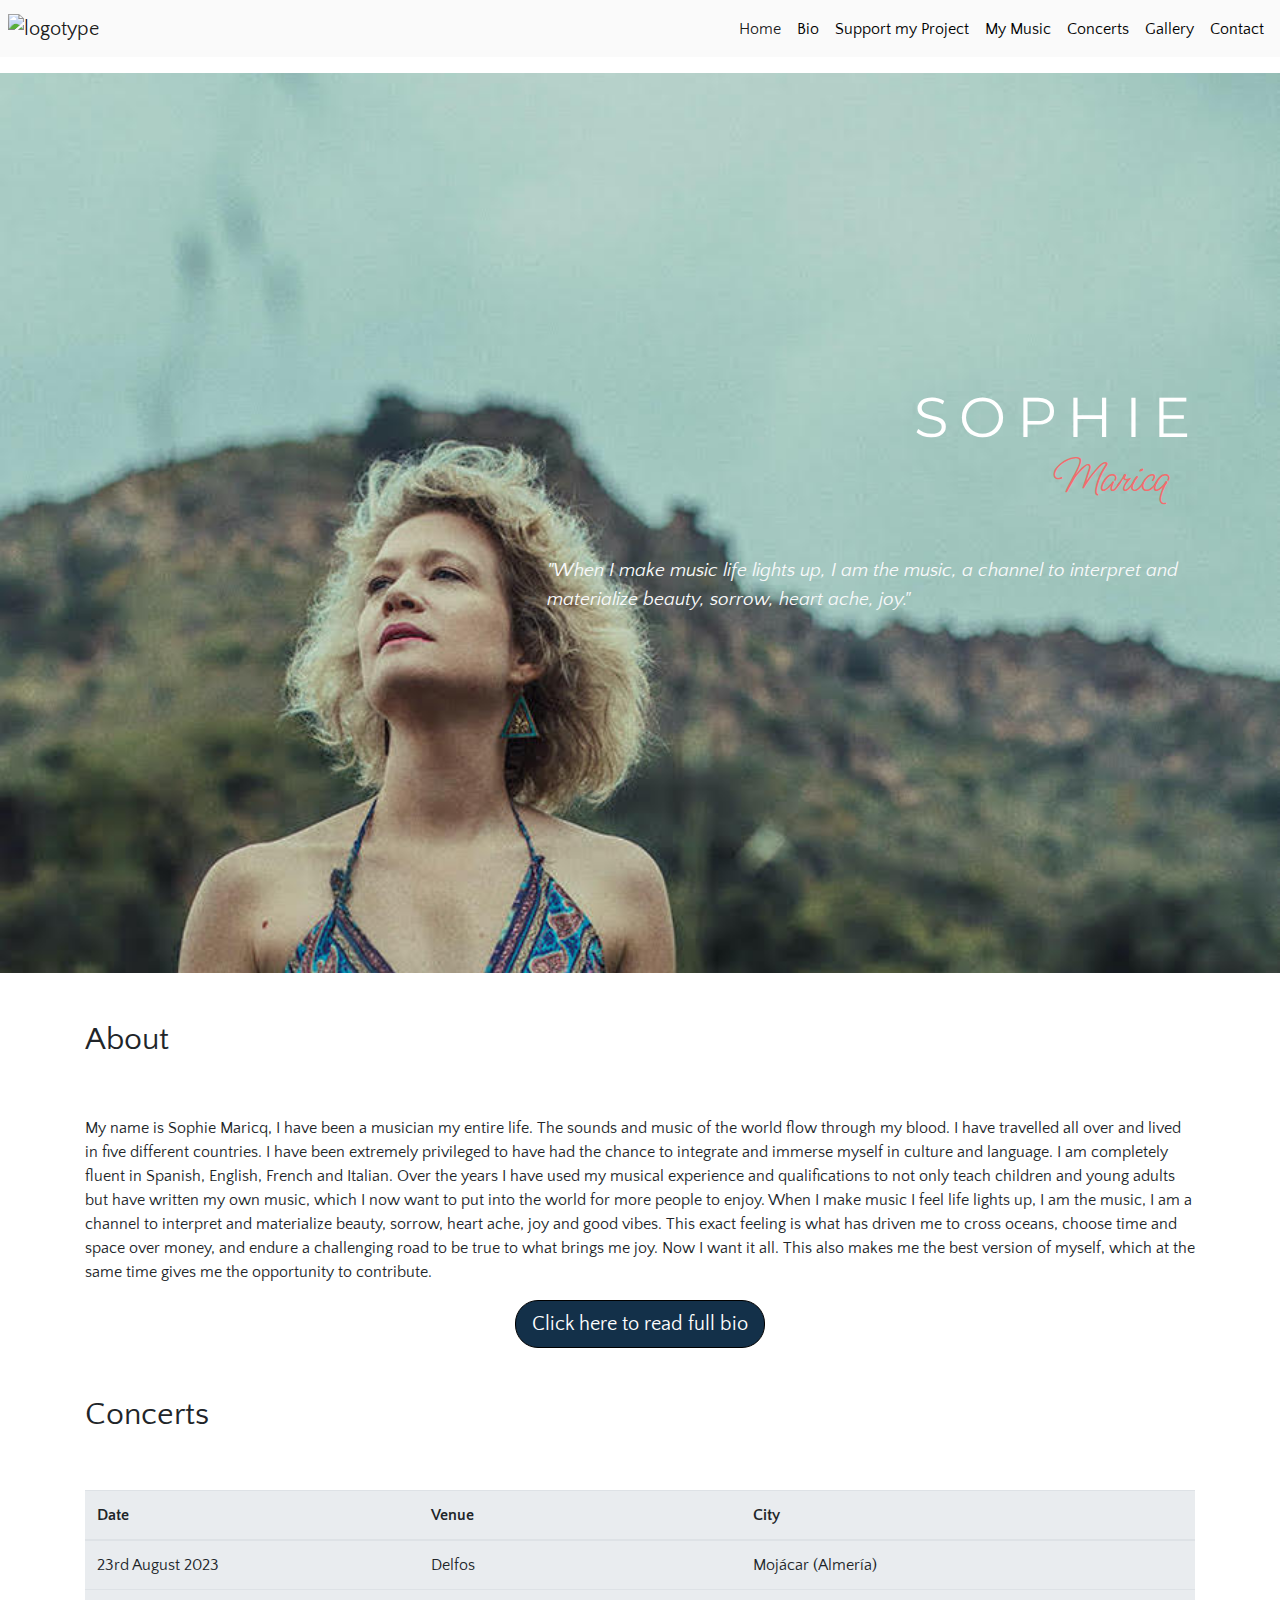
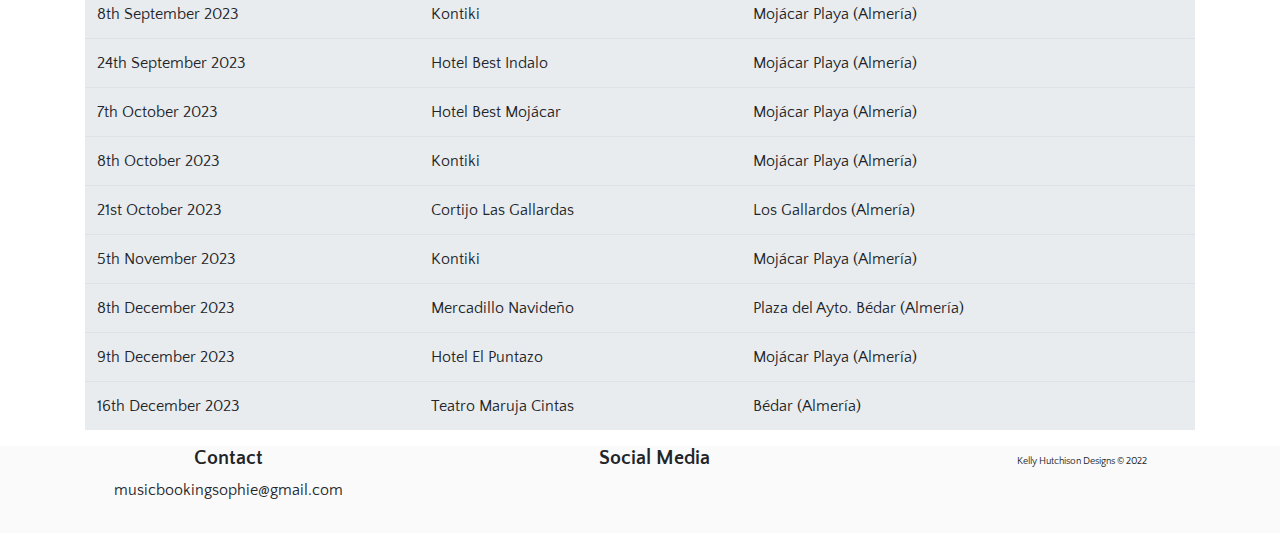
==== commit e153a29e: "Dates December.html" ====
--- a/index.html
+++ b/index.html
@@ -211,6 +211,20 @@
                     <td>5th November 2023</td>
                     <td>Kontiki</td>
                     <td>Mojácar Playa (Almería)</td>
+                  </tr>
+                                            <tr>
+                    <td>8th December 2023</td>
+                    <td>Mercadillo Navideño</td>
+                    <td>Plaza del Ayto. Bédar (Almería)</td>
+                  </tr>
+                          <tr>
+                    <td>9th December 2023</td>
+                    <td>Hotel El Puntazo</td>
+                    <td>Mojácar Playa (Almería)</td>
+                                    <tr>
+                    <td>16th December 2023</td>
+                    <td>Teatro Maruja Cintas</td>
+                    <td>Bédar (Almería)</td>
                   </tr>
                 </tbody>
               </table>
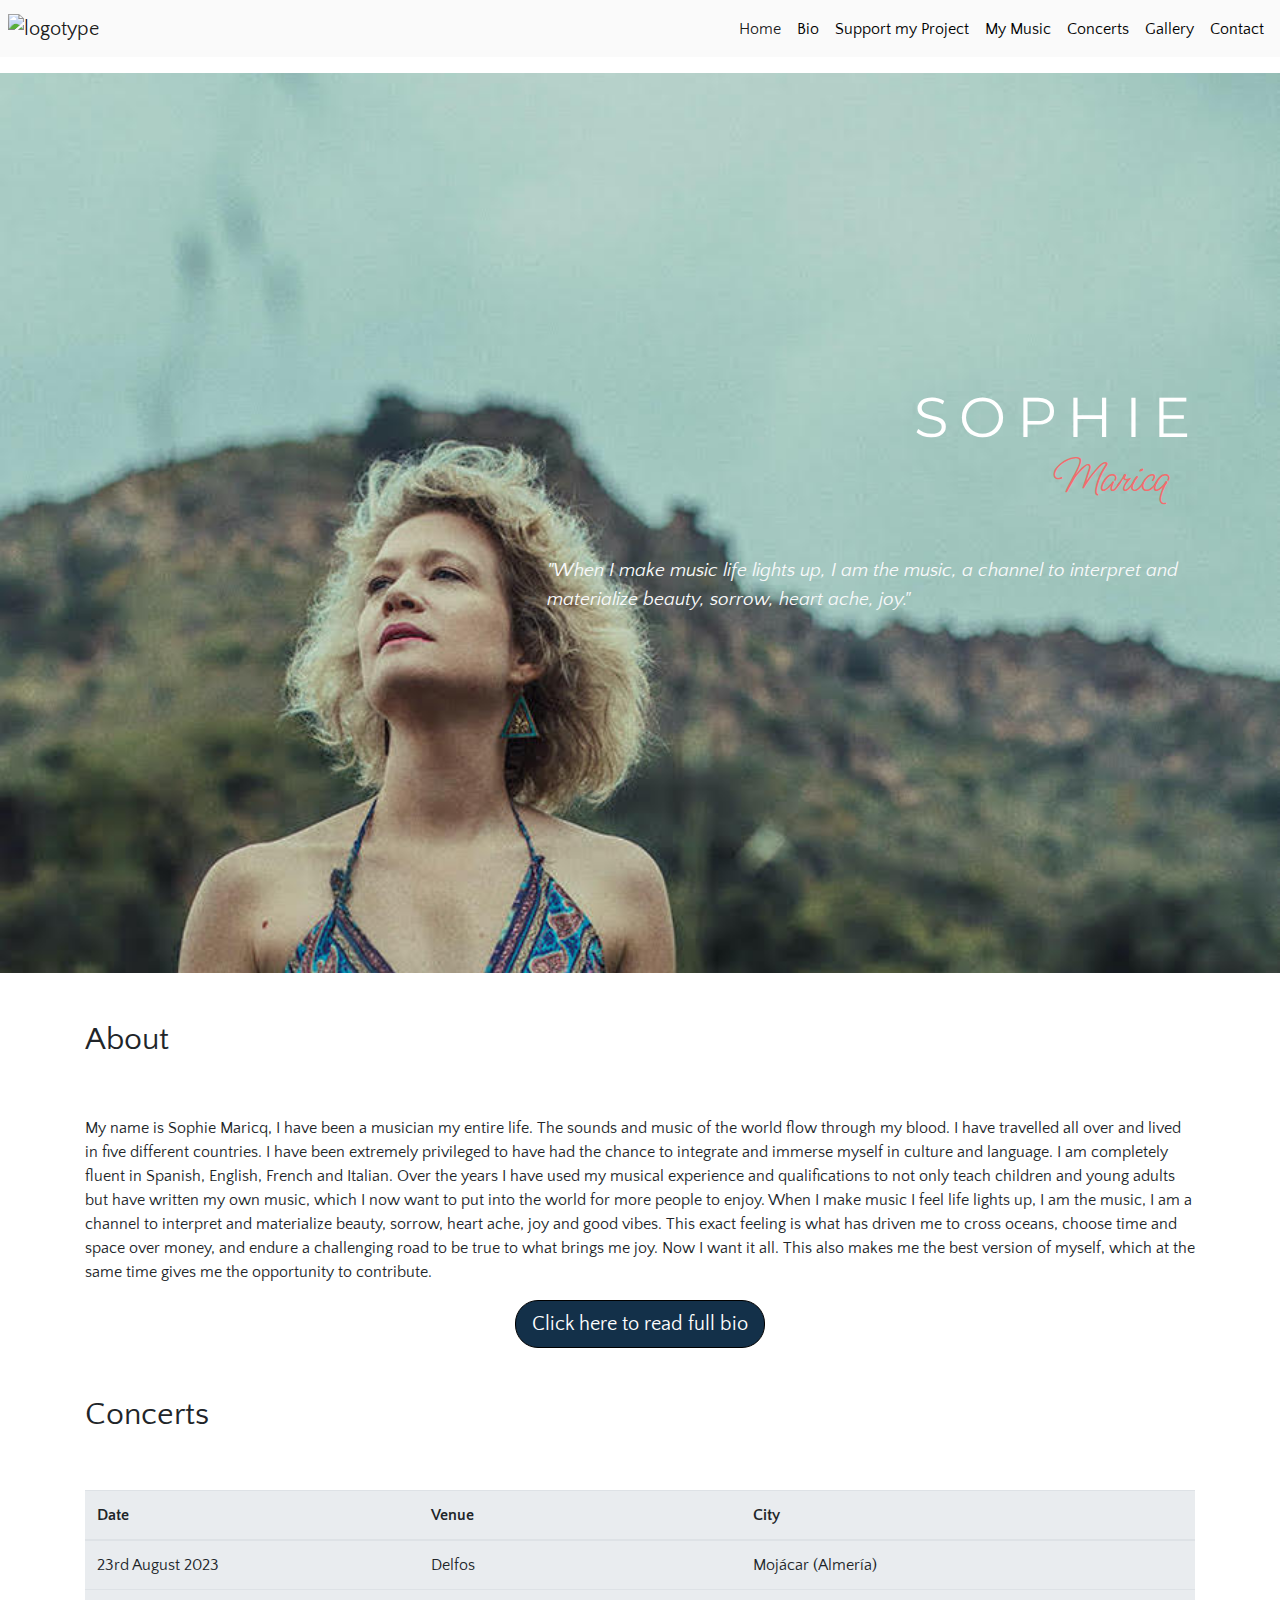
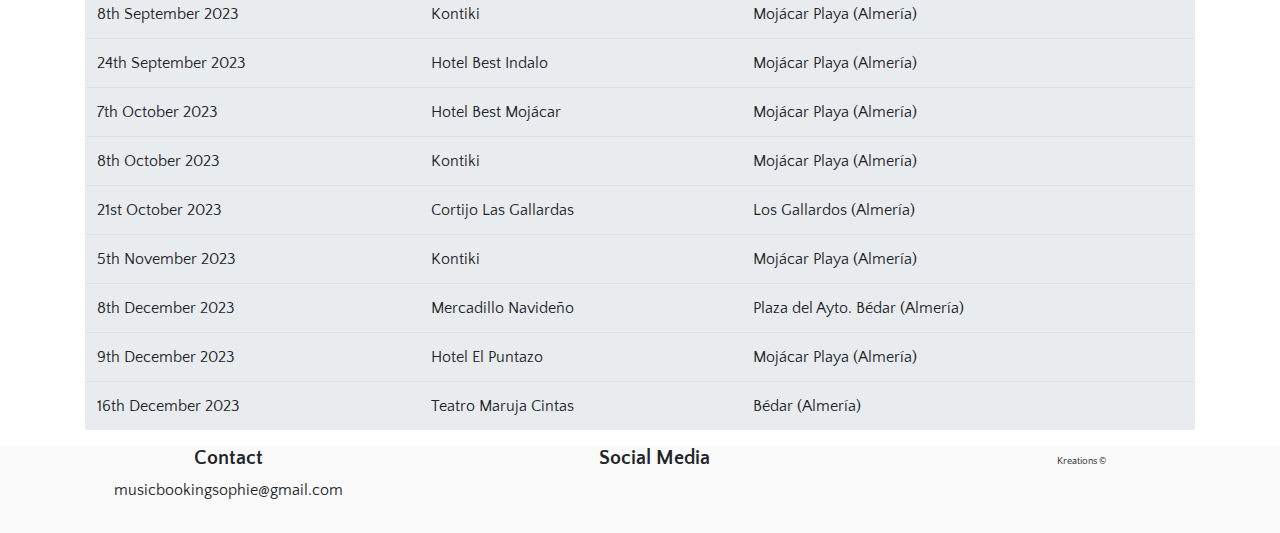
==== commit 801c7580: "Merge branch 'main' into main" ====
--- a/index.html
+++ b/index.html
@@ -271,7 +271,7 @@
           </div>
           <div class="col-sm-4 text-center">
             <h5 class="font-weight-bold"> </h5>
-            <p class="inline-block" id="wide-signature">Kelly Hutchison Designs <span>&copy</span> 2022</p>
+            <p class="inline-block" id="wide-signature">Kreations <span>&copy</span></p>
         </div>
         </div>
       </div>
@@ -315,7 +315,7 @@
         </div>
         <div class="row m-auto">
           <div class="col-12">
-            <p id="mobile-signature">Kelly Hutchison Designs <span>&copy</span> 2022</p>
+            <p id="mobile-signature">Kreations <span>&copy</span></p>
           </div>
         </div>
       </div>
